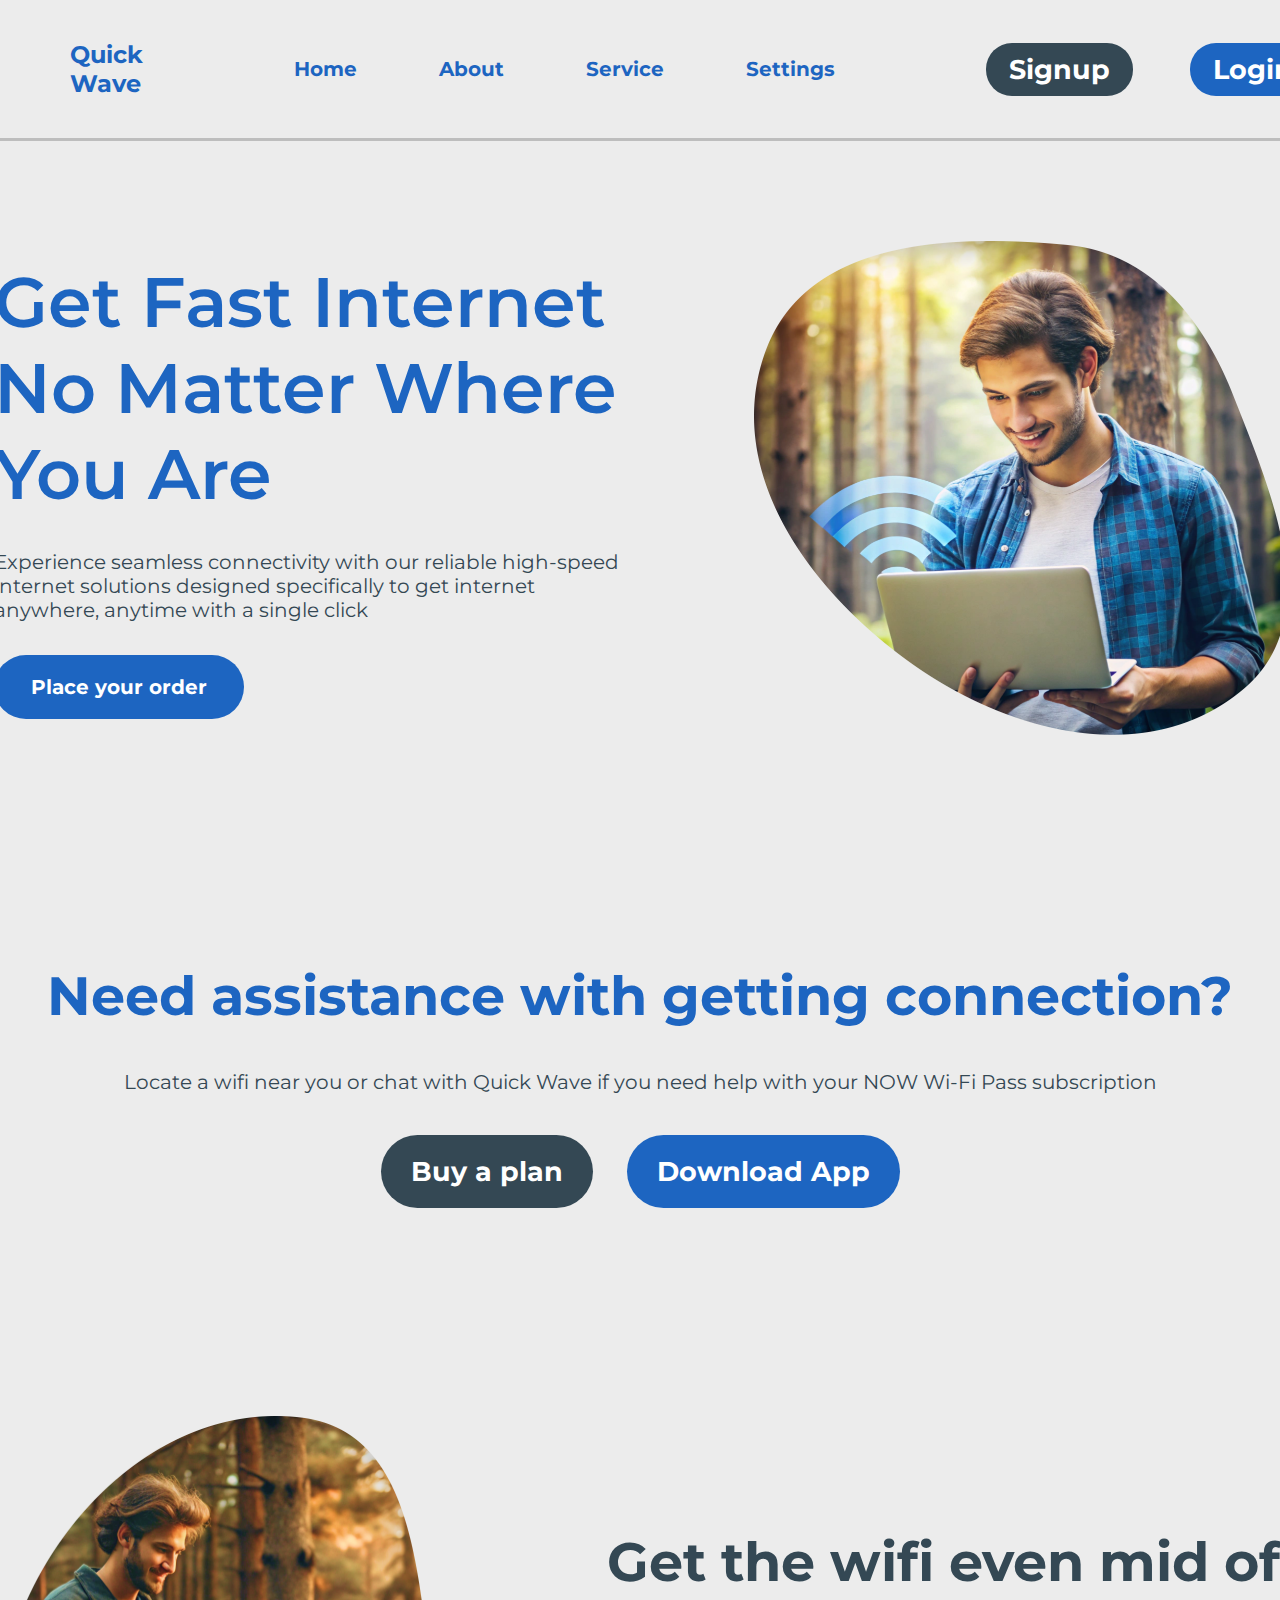
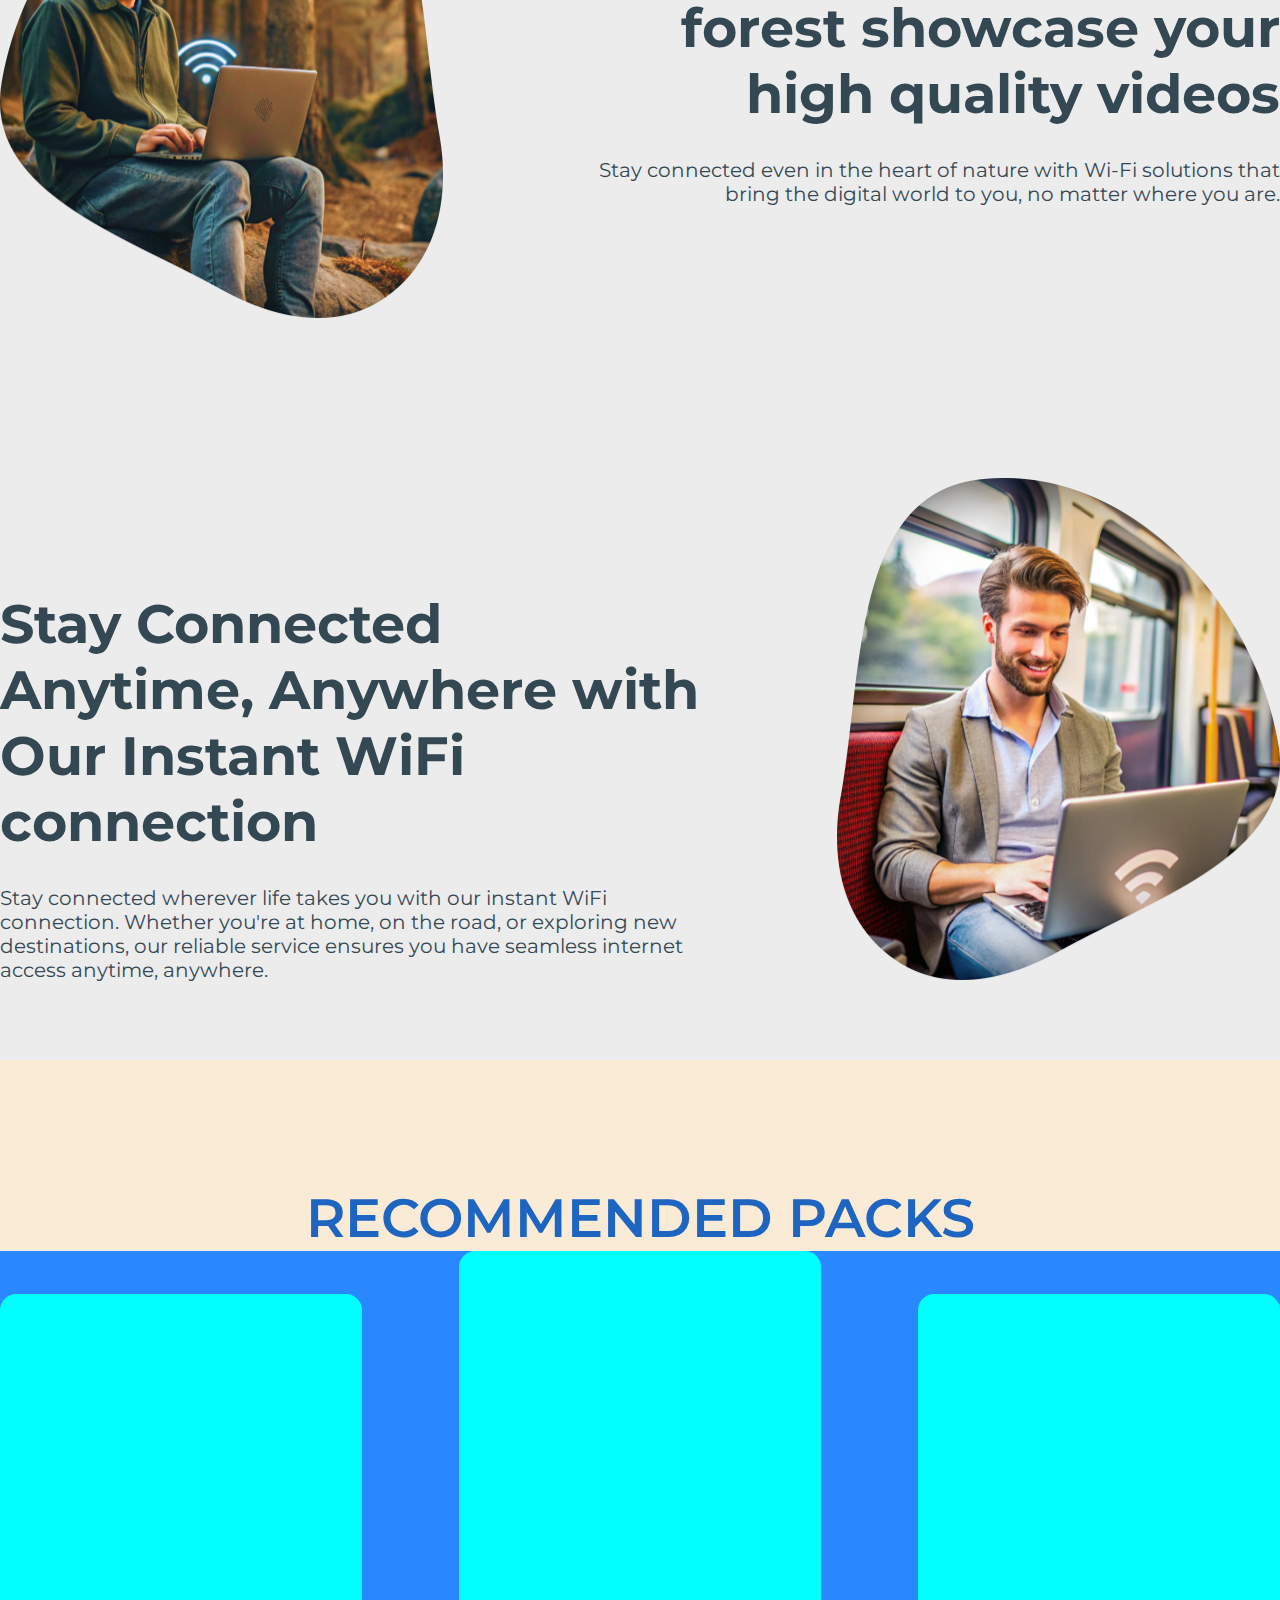
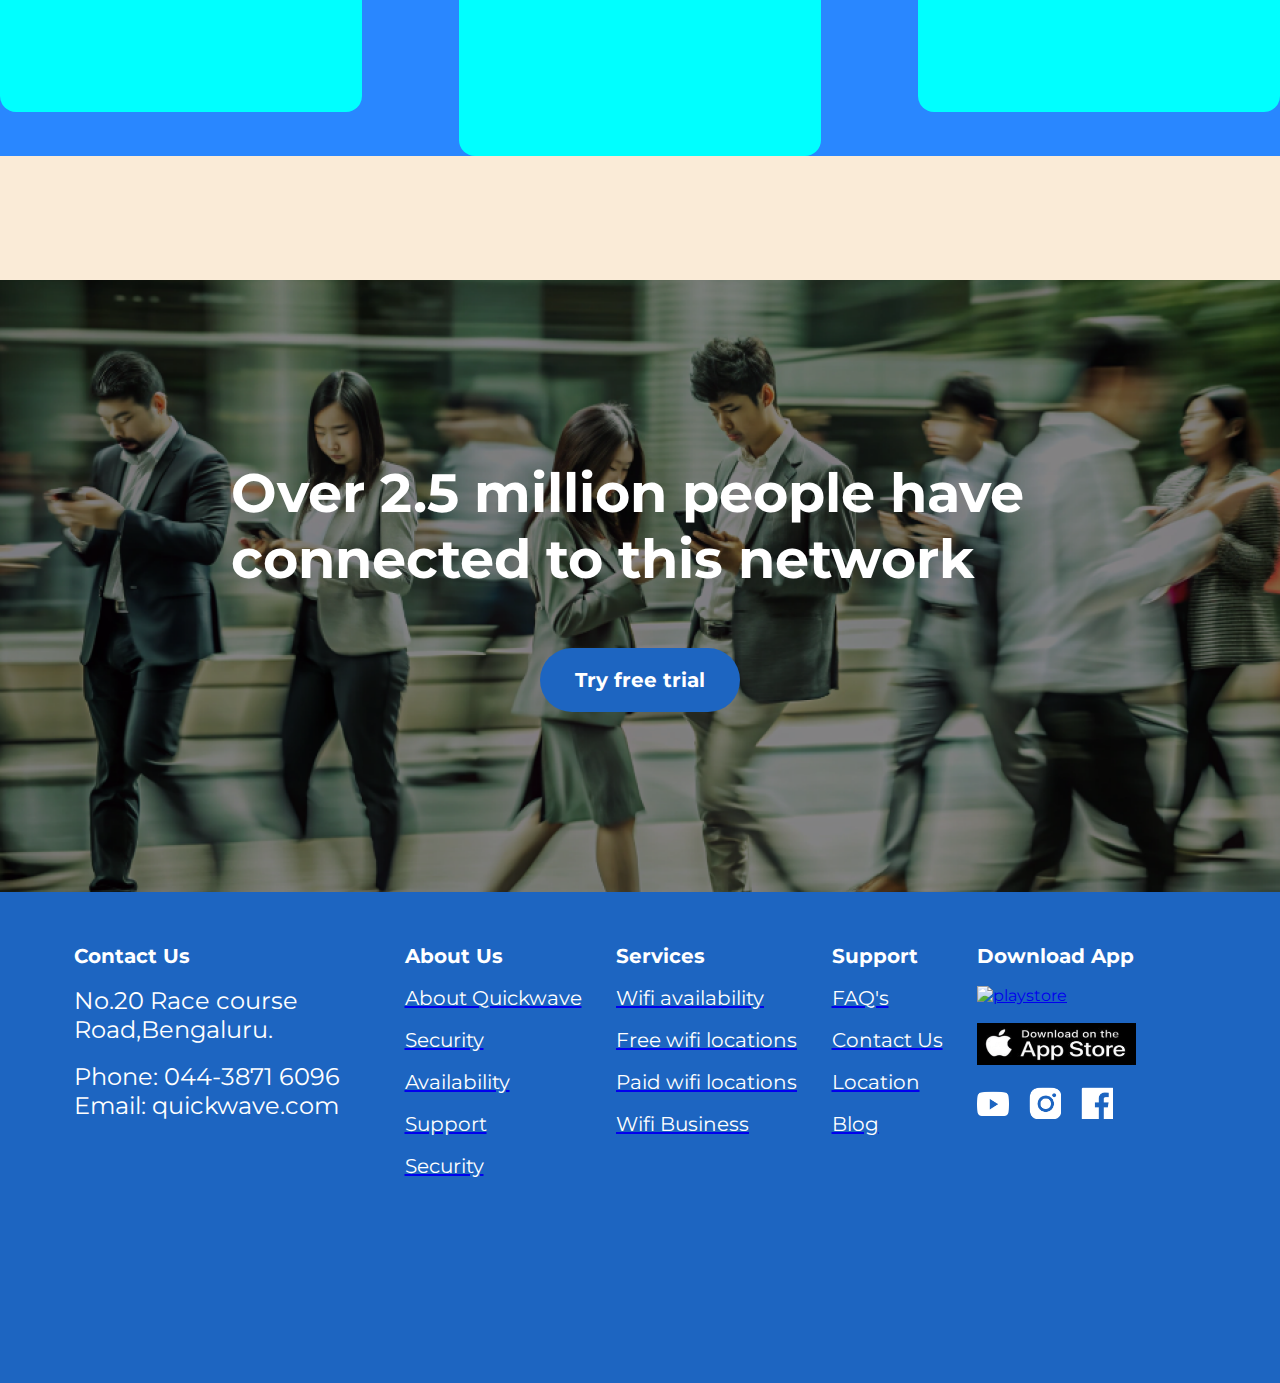
==== index.html @ a7f857bb "Add files via upload" ====
<!DOCTYPE html>
<html lang="en">

<head>
    <meta charset="UTF-8">
    <meta name="viewport" content="width=device-width, initial-scale=1.0">
    <link rel="stylesheet" href="./css/style.css">
    <link rel="stylesheet" href="./css/home.css">
    <title>Home</title>
</head>

<body>
    <section class="background-color">
        <header>
            <nav>
                <h1 class="primary-font primary-color">
                    Quick Wave
                </h1>
                <ul>
                    <li class="secondary-bold-font"><a href="./index.html" class="primary-color">Home</a></li>
                    <li class="secondary-bold-font"><a href="./about.html" class="primary-color">About</a></li>
                    <li class="secondary-bold-font"><a href="./service.html" class="primary-color">Service</a></li>
                    <li class="secondary-bold-font"><a href="./settings.html" class="primary-color">Settings</a></li>
                </ul>

                <div class="button-container">
                    <button class="one secondary-color-bg teritory-color">
                        <h1>Signup</h1>
                    </button>
                    <button class="two primary-color-bg teritory-color">
                        <h1>Login</h1>
                    </button>
                </div>
            </nav>
        </header>

        <section class="section-one">
            <div class="total-container">
                <div class="left-container">
                    <h1 class="primary-big primary-color">
                        Get Fast Internet
                        No Matter Where You Are
                    </h1>
                    <p class="secondary-font secondary-color">Experience seamless connectivity with our reliable
                        high-speed internet solutions designed specifically to get internet anywhere, anytime with a
                        single click</p>
                    <button class="primary-color-bg">
                        <p class="secondary-bold-font teritory-color">Place your order</p>
                    </button>
                </div>
                <div class="right-container">
                    <img src="./images/Home/section-one/man-with-laptop.png" alt="picture">
                </div>
            </div>
        </section>

        <!-- Section two start -->


        <section class="section-two">

            <h1 class="primary-bold-font primary-color">
                Need assistance with getting connection?
            </h1>
            <p class="secondary-color secondary-font">Locate a wifi near you or chat with Quick Wave if you need help
                with your NOW Wi-Fi Pass subscription</p>

            <div class="button-container">
                <button class="one secondary-color-bg teritory-color">
                    <h1>Buy a plan</h1>
                </button>
                <button class="two primary-color-bg teritory-color">
                    <h1>Download App</h1>
                </button>
            </div>
        </section>

        <!-- Section two end -->


        <!-- Section three start -->
        <section class="section-three">


            <div class="left-container">
                <img src="./images/Home/section-three/left-container-image.png" alt="man with laptop">
            </div>



            <div class="right-container">
                <h1 class="primary-bold-font secondary-color">Get the wifi even mid of forest showcase your
                    high quality videos </h1>
                <p class="secondary-color secondary-font">Stay connected even in the heart of nature with Wi-Fi
                    solutions that bring the digital world to you, no matter where you are.</p>
            </div>
        </section>
        <!-- Section three end -->


        <!-- section-four-start -->

        <section class="section-four">
            <div class="left-container">
                <h1 class="primary-bold-font secondary-color">Stay Connected Anytime, Anywhere with Our Instant WiFi
                    connection</h1>
                <p class="secondary-color secondary-font">
                    Stay connected wherever life takes you with our instant WiFi connection. Whether you're at home, on
                    the road, or exploring new destinations, our reliable service ensures you have seamless internet
                    access anytime, anywhere.
                </p>
            </div>



            <div class="right-container">
                <img src="./images/Home/section-four/right-container.png" alt="man with laptop">
            </div>

        </section>

        <!-- section-four-end -->


        <!-- section five start -->


        <section class="section-five">
            <div class="top-container">
                <h1 class="primary-color primary-semibold-font">RECOMMENDED PACKS</h1>
            </div>


            <div class="bottom-container">
                <div class="first"></div>
                <div class="second"></div>
                <div class="third"></div>
            </div>
        </section>


        <!-- section five end -->





        <!-- section six start -->
        <section class="section-six">
            <div class="content-container">
                <h1 class="primary-bold-font teritory-color">
                    Over 2.5 million people have connected to this network
                </h1>
                <button class="primary-color-bg">
                    <p class="secondary-bold-font teritory-color">
                        Try free trial
                    </p>
                </button>
            </div>

        </section>
        <!-- section six end -->





        <!-- footer start -->
        <footer class="primary-color-bg">
            <div class="total-container">
                <div class="container-one">
                    <h1 class="teritory-color secondary-bold-font ">Contact Us</h1>
                    <div class="paragraph-container">
                        <p class="teritory-color primary-font">
                            No.20 Race course Road,Bengaluru.
                        </p>
                        <p class="teritory-color primary-font">
                            Phone: 044-3871 6096
                            Email: quickwave.com
                        </p>
                    </div>

                </div>
                <div class="container-two">
                    <h1 class="secondary-bold-font teritory-color">About Us</h1>
                    <ul>
                        <a href="#"><li class="secondary-font teritory-color">About Quickwave</li></a>
                        <a href="#"><li class="secondary-font teritory-color">Security</li></a>
                        <a href="#"><li class="secondary-font teritory-color">Availability</li></a>
                        <a href="#"><li class="secondary-font teritory-color">Support</li></a>
                        <a href="#"><li class="secondary-font teritory-color">Security</li></a>
                        
                        
                        
                        
                        
                    </ul>
                </div>
                <div class="container-three">
                    <h1 class="secondary-bold-font teritory-color">Services</h1>
                    <ul>
                        <a href="#">
                            <li class="secondary-font teritory-color">Wifi availability</li>
                        </a>
                        <a href="#">
                            <li class="secondary-font teritory-color">Free wifi locations</li>
                        </a>
                        <a href="#">
                            <li class="secondary-font teritory-color">Paid wifi locations</li>
                        </a>
                        <a href="#">
                            <li class="secondary-font teritory-color">Wifi Business</li>
                        </a>
                    </ul>
                </div>
                <div class="container-four">
                    <h1 class="secondary-bold-font teritory-color">Support</h1>
                    <ul>
                        <a href="#">
                            <li class="secondary-font teritory-color">FAQ's</li>
                        </a>
                        <a href="#">
                            <li class="secondary-font teritory-color">Contact Us</li>
                        </a>
                        <a href="#">
                            <li class="secondary-font teritory-color">Location</li>
                        </a>
                        <a href="#">
                            <li class="secondary-font teritory-color">Blog</li>
                        </a>
                    </ul>

                </div>
                <div class="container-five">
                    <h1 class="secondary-bold-font teritory-color">Download App</h1>
                    <a href="#"><img src="./images/Home/Footer/Play store.png" alt="playstore"></a>
                    <a href="#"><img src="./images/Home/Footer/App store.png" alt="appstore"></a>



                    <div class="icons">
                        <a href="#"><div class="youtube"><img src="./images/Home/Footer/Youtube.png" alt=""></div></a>
                        <a href="#"><div class="instagram"><img src="./images/Home/Footer/Instagram.png" alt=""></div></a>
                        <a href="#"><div class="facebook"><img src="./images/Home/Footer/Facebook.png" alt=""></div></a>
                        
                        
                        
                    </div>
                </div>
            </div>
        </footer>

        <!-- footer end -->






    </section>
</body>

</html>
---- css/style.css ----
@import url('https://fonts.googleapis.com/css2?family=Montserrat:ital,wght@0,100..900;1,100..900&display=swap');


*{
    padding: 0px;
    margin: 0px;
    font-family: "Montserrat", sans-serif;
}



/* Style guide font start */

.primary-font{
    font-size: 24px;
}

.primary-big{
    font-size: 70px;
    font-weight: 600;
}

.primary-semibold-font{
    font-size: 54px;
    font-weight: 600;
}

.primary-bold-font{
    font-size: 54px;
    font-weight: 700;
}


.secondary-font{
    font-size: 20px;
}

.secondary-big{
    font-size: 30px;
}

.secondary-bold-font{
    font-size: 20px;
    font-weight: 700;
}

.teritory-font{
    font-size: 16px;
}

.card-big-font{
    font-size: 45px;
    font-weight: 500;
}
/* Style guide font end */




/* Style guide color start */

.primary-color{
    color: #1D65C1;
}

.primary-color-bg{
    background-color: #1D65C1;
}


.primary-color-hover{
    color: #2987FF;
}

.primary-color-hover-bg{
    background-color: #2987FF;
}

.secondary-color{
    color: #344854;
}

.secondary-color-bg{
    background-color: #344854;
}

.secondary-color-hover{
    color: #4D6A7C;
}


.secondary-color-hover-bg{
    background-color: #4D6A7C;
}

.teritory-color{
    color: #FFFFFF;
}

.teritory-color-bg{
    background-color: #FFFFFF;
}


.teritory-color-hover{
    color: #D9D9D9;
}


.teritory-color-hover-bg{
    background-color: #D9D9D9;
}

.background-color{
    background-color: #ECECEC;
}


/* Style guide color end */





/* Nav bar start */

/* section{
    width: 100%;
    height: auto;
    display: flex;
    flex-direction: column;
} */



header{
    width: 100%;
    height: auto;
    display: flex;
    align-items: center;
    /* justify-content: space-between; */
    border-bottom: solid rgba(0, 0, 0, 0.197);
}


nav{
    width: 100%;
    height: auto;
    display: flex;
    align-items: center;
    justify-content: space-between;
    gap: 151px;
    padding: 40px 70px;
    /* background-color: antiquewhite; */
}



nav ul{
    display: flex;
    gap: 82px;
}


nav ul li{
    list-style: none;
}

nav ul li a{
    text-decoration: none;
}


nav .button-container{
    display: flex;
    gap: 57px;
}


nav .button-container .one{
    padding: 10px 23px;
    border: none;
    border-radius: 26px;
    cursor: pointer;   
}

nav .button-container .one:hover{
    background-color: #4D6A7C;
}


nav .button-container .two{
    padding: 10px 23px;
    border: none;
    border-radius: 26px;
    cursor: pointer;   
}


nav .button-container .two:hover{
    background-color: #2987FF;
}

/* Nav bar end */





















/* Footer start */

footer{
    width: 100%;
    height: auto;
    display: flex;
    align-items: center;
    justify-content: center;
}

footer .total-container{
    width: 1132px;
    height: auto;
    padding-top: 52px;
    padding-bottom: 116px;
    display: flex;
    gap: 34.5px;
}

footer .container-one{
    width: 296px;
    height: 323px;
    display: flex;
    flex-direction: column;
    gap: 18px;
}

footer .container-one .paragraph-container{
    display: flex;
    flex-direction: column;
    gap: 18px;
}

footer .container-five .icons{
    display: flex;
    gap: 20px;
    align-items: center;
}

footer .container-five .icons .instagram img, footer .container-five .icons .facebook img{
    width: 32px;
    height: 32px;
}

footer .container-five .icons .youtube img{
    width: 32px;
    height: 25px;
}


footer .container-two{
    width: 177px;
    height: 234px;
    display: flex;
    flex-direction: column;
    gap: 18px;
}


footer .container-two ul{
    display: flex;
    flex-direction: column  ;
    gap: 18px;
}

footer .container-two ul li{
    list-style: none;

}


footer .container-three{
    display: flex;
    flex-direction: column;
    gap: 18px;
}

footer .container-three ul li{
    list-style: none;

}

footer .container-three ul{
    display: flex;
    flex-direction: column  ;
    gap: 18px;
}



footer .container-four{
    display: flex;
    flex-direction: column;
    gap: 18px;
}

footer .container-four ul li{
    list-style: none;

}

footer .container-four ul{
    display: flex;
    flex-direction: column  ;
    gap: 18px;
}

footer .container-five{
    display: flex;
    flex-direction: column;
    gap: 18px;
}

footer .container-five img{
    width: 159px;
    height: 42px;
}







/* Footer end */
---- css/home.css ----
/* Section one start */

.section-one{
    width: 100%;
    height: auto;
    display: flex;
    align-items: center;
    justify-content: center;
    background-image: url(../images/Home/section-one/background.png);
    background-size: cover;
    background-position: center;
}



.section-one .total-container{
    width: 1293px;
    height: 533px;
    display: flex;
    gap: 129px;
    align-items: center;
    justify-content: center;
    padding: 80px 70px;
}

.section-one .total-container .left-container{
    width: 631px;
    height: 457px;
    /* background-color: antiquewhite; */
    display: flex;
    flex-direction: column;
    gap: 33px;
}

.section-one .total-container .left-container button{
    width: 250px;
    height: 64px;
    padding: 20px 30px;
    border-radius: 40px;
    border: none;
    cursor: pointer;
}

.section-one .total-container .left-container button:hover{
    background-color: #2987FF;
}

.section-one .total-container .right-container{
    width: 533px;
    height: 494px;
    /* background-color: aqua; */
} 

.section-one .total-container .right-container img{
    width: 100%;
    height: 100%;

}


/* Section one end */


/* Section two start */

.section-two{
    width: 100%;
    height: 502px;
    /* background-color: red; */
    gap: 41px;
    display: flex;
    flex-direction: column;
    align-items: center;
    justify-content: center;
}

.section-two .button-container{
    display: flex;
    gap: 34px;
}

.section-two .one{
    width: auto;
    height: auto;
    padding: 20px 30px;
    display: flex;
    flex-direction: column;
    gap: 10px;
    border-radius: 40px;
    border: none;
    cursor: pointer;
}

.section-two .two{
    width: auto;
    height: auto;
    padding: 20px 30px;
    display: flex;
    flex-direction: column;
    gap: 10px;
    border-radius: 40px;
    border: none;
    cursor: pointer;
}



/* Section two end */





/* section three start */

.section-three{
    width: 100%;
    height: 662px;
    display: flex;
    /* flex-direction: row; */
    gap: 155px;
    /* background-color: #2987FF;    */
    align-items: center;
    justify-content: center;
}

.section-three .left-container{
    width: 443px;
    height: 502px;
    display: flex;
    align-items: center;
    justify-content: center;
}

.section-three img{
    width: 443px;
    height: 502px;
    margin: 80px 0px 80px 0px;

}


.section-three .right-container{
    width: 685px;
    height: 277px;
    text-align: end;
    display: flex;
    flex-direction: column;
    gap: 31px;
}


/* section three end */



/* section-four-start */

.section-four{
    width: 100%;
    height: 662px;
    display: flex;
    flex-direction: row;
    gap: 135px;
    /* background-color: #2987FF;   */
    align-items: center;
    justify-content: center;
}

.section-four .left-container{
    width: 721px;
    height: 277px;
    text-align: start;
    display: flex;
    flex-direction: column;
    gap: 31px;
}

.section-four .right-container{
    width: 443px;
    height: 502px;
    display: flex;
    align-items: center;
    justify-content: center;
}

.section-four img{
    width: 443px;
    height: 502px;
    margin: 80px 0px 80px 0px;

}

/* section-four-end */





/* section five start */

.section-five{
    width: 100%;
    height: 820px;
    display: flex;
    flex-direction: column;
    align-items: center;
    justify-content: center;
    background-color: antiquewhite;
}

.section-five .bottom-container{
    width: 100%;
    height: 505px;
    background-color: #2987FF;
    display: flex;
    align-items: center;
    justify-content: center;
    gap: 97px;
}

.section-five .bottom-container .first{
    width: 370px;
    height: 418px;
    background-color: aqua;
    border-radius: 16px;
    display: flex;
    flex-direction: column;
}


.section-five .bottom-container .second{
    width: 370px;
    height: 100%;
    background-color: aqua;
    border-radius: 16px;
    display: flex;
    flex-direction: column;
}


.section-five .bottom-container .third  {
    width: 370px;
    height: 418px;
    background-color: aqua;
    border-radius: 16px;
    display: flex;
    flex-direction: column;
}

/* section five end */




/* Section six start */

.section-six{
    width: 100%;
    height: 612px;
    display: flex;
    flex-direction: column;
    align-items: center;
    justify-content: center;
    background-image: url(../images/Home/section-six/BG\ image.png);
    background-size: cover;
    background-position: center;
}

.section-six .content-container{
    width: 818px;
    height: 132px;
    display: flex;
    flex-direction: column;
    gap: 56px;
    align-items: center;
    justify-content: center ;
}

.section-six .content-container button{
    width: 200px;
    height: 64px;
    padding: 20px 30px;
    border-radius: 40px;
    border: none;
    cursor: pointer;
}

.section-six .content-container button:hover{
    background-color: #2987FF;
}






/* Section six end */
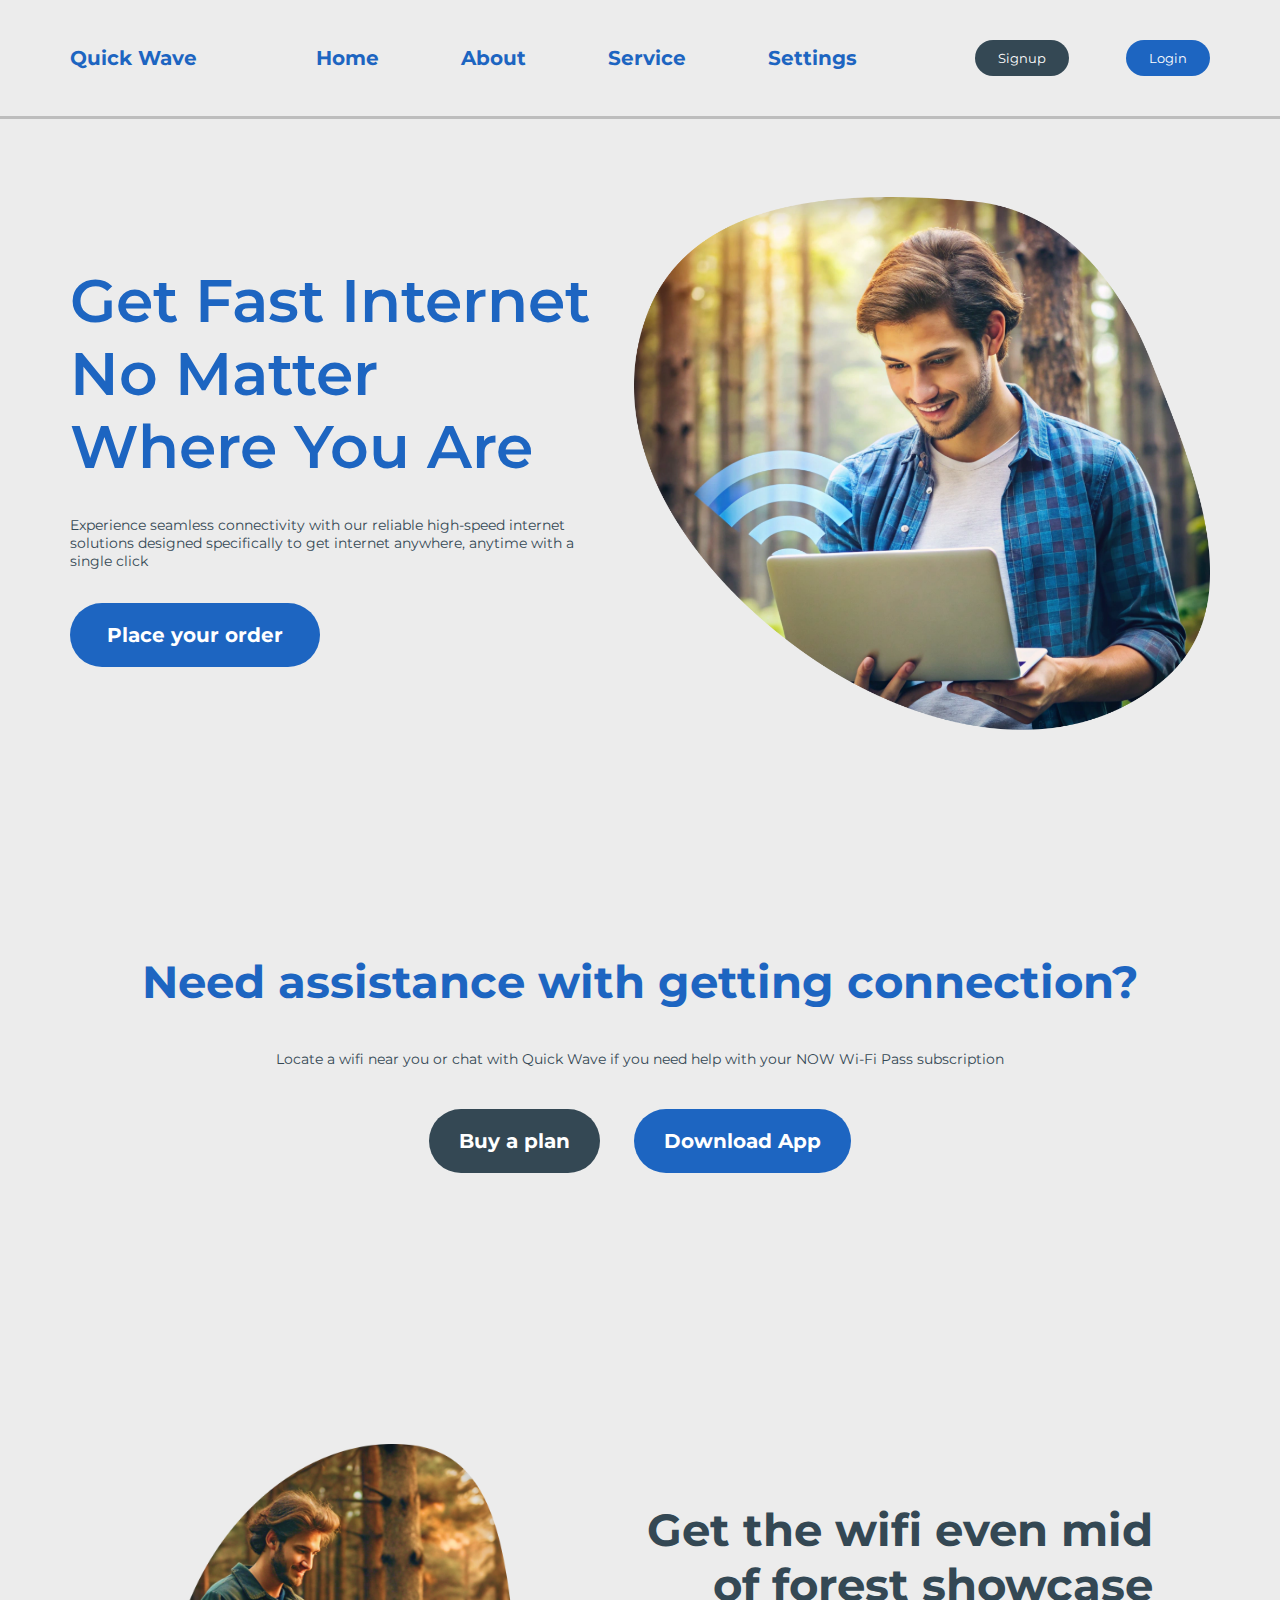
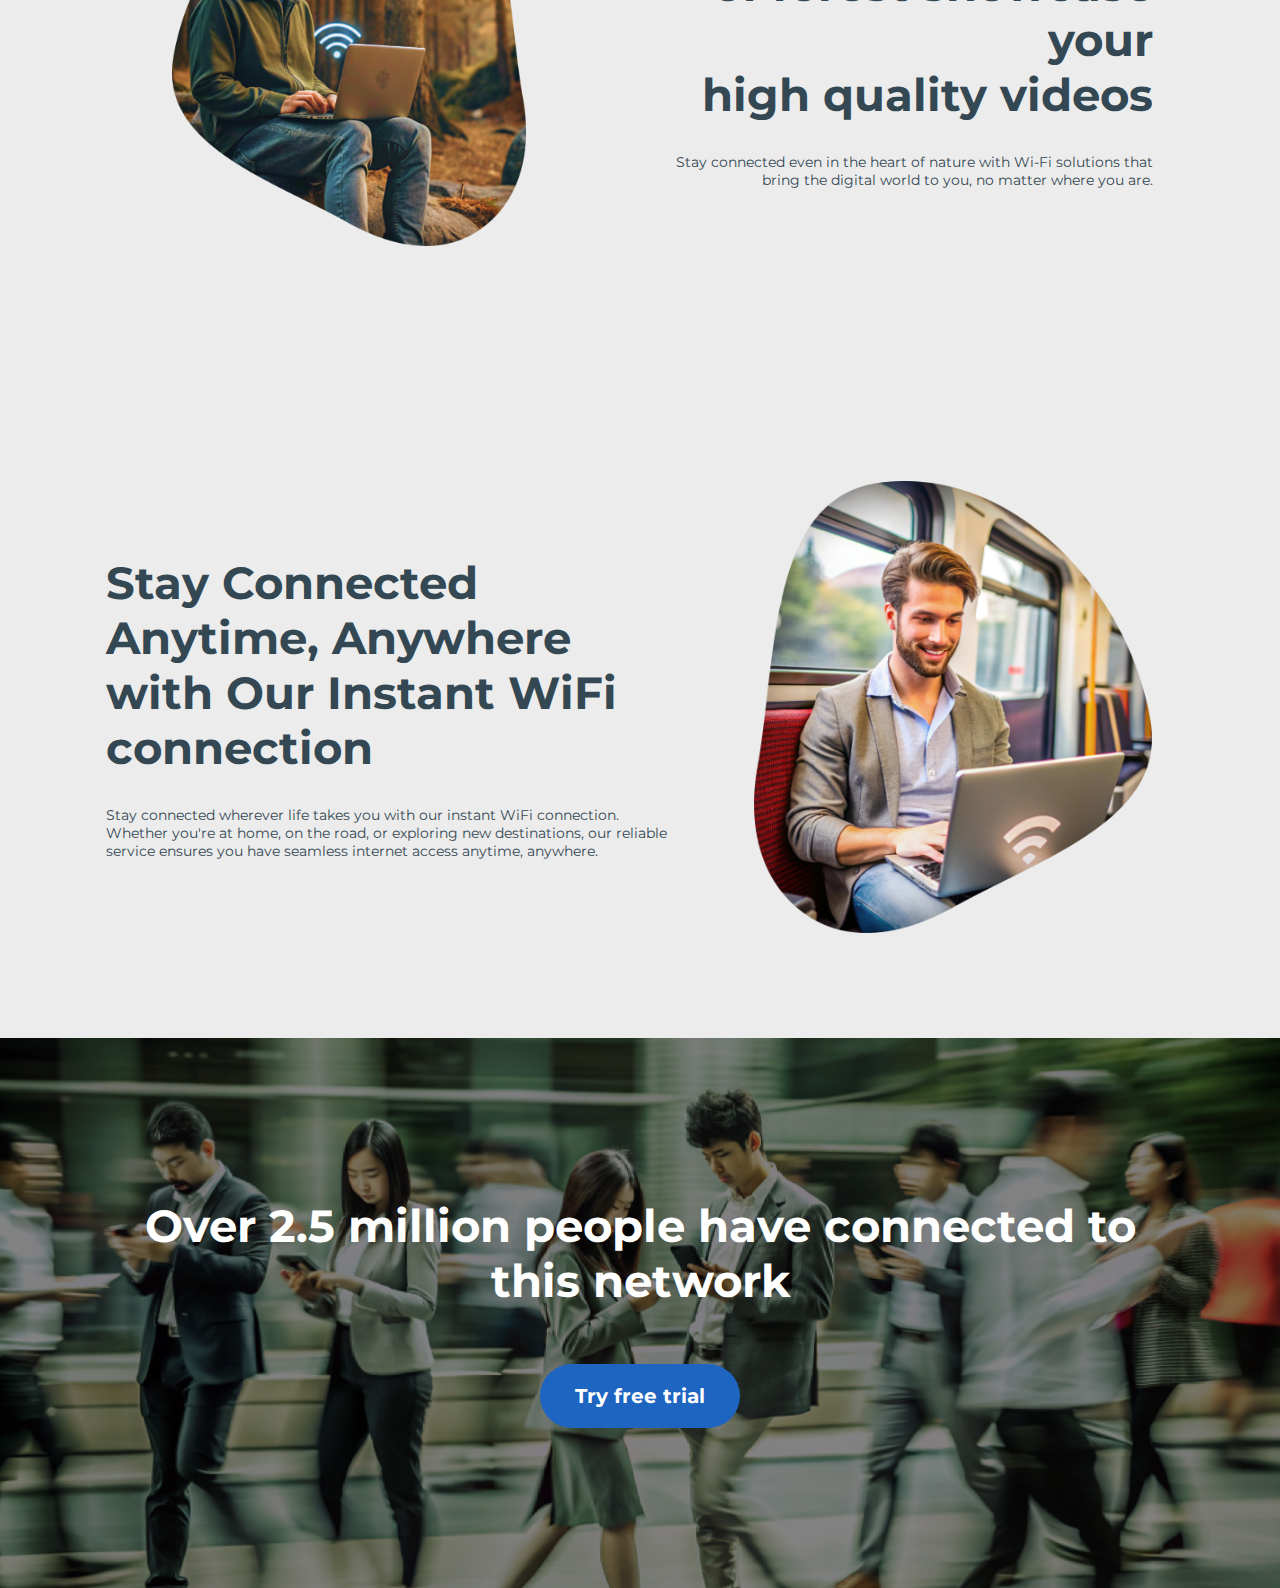
==== commit 6393e2a5: "Add files via upload" ====
--- a/index.html
+++ b/index.html
@@ -7,12 +7,19 @@
     <link rel="stylesheet" href="./css/style.css">
     <link rel="stylesheet" href="./css/home.css">
     <title>Home</title>
+    <link rel="stylesheet" href="https://cdnjs.cloudflare.com/ajax/libs/font-awesome/6.6.0/css/all.min.css"
+        integrity="sha512-Kc323vGBEqzTmouAECnVceyQqyqdsSiqLQISBL29aUW4U/M7pSPA/gEUZQqv1cwx4OnYxTxve5UMg5GT6L4JJg=="
+        crossorigin="anonymous" referrerpolicy="no-referrer" />
 </head>
 
 <body>
     <section class="background-color">
         <header>
+
             <nav>
+
+                <label for="Burger"><i class="fa-solid fa-bars"></i></label>
+                <input type="checkbox" id="Burger">
                 <h1 class="primary-font primary-color">
                     Quick Wave
                 </h1>
@@ -20,15 +27,19 @@
                     <li class="secondary-bold-font"><a href="./index.html" class="primary-color">Home</a></li>
                     <li class="secondary-bold-font"><a href="./about.html" class="primary-color">About</a></li>
                     <li class="secondary-bold-font"><a href="./service.html" class="primary-color">Service</a></li>
-                    <li class="secondary-bold-font"><a href="./settings.html" class="primary-color">Settings</a></li>
+                    <li class="secondary-bold-font"><a href="./settings.html" class="primary-color">Settings</a>
+                    </li>
                 </ul>
+
+                <label for="profile" class="profile"><i class="fa-regular fa-user"></i></label>
+                <input type="checkbox" id="profile">
 
                 <div class="button-container">
                     <button class="one secondary-color-bg teritory-color">
-                        <h1>Signup</h1>
+                        <p class="">Signup</p>
                     </button>
                     <button class="two primary-color-bg teritory-color">
-                        <h1>Login</h1>
+                        <p class="">Login</p>
                     </button>
                 </div>
             </nav>
@@ -58,20 +69,22 @@
 
 
         <section class="section-two">
-
-            <h1 class="primary-bold-font primary-color">
-                Need assistance with getting connection?
-            </h1>
-            <p class="secondary-color secondary-font">Locate a wifi near you or chat with Quick Wave if you need help
-                with your NOW Wi-Fi Pass subscription</p>
-
-            <div class="button-container">
-                <button class="one secondary-color-bg teritory-color">
-                    <h1>Buy a plan</h1>
-                </button>
-                <button class="two primary-color-bg teritory-color">
-                    <h1>Download App</h1>
-                </button>
+            <div class="section-two-container">
+                <h1 class="primary-bold-font primary-color">
+                    Need assistance with getting connection?
+                </h1>
+                <p class="secondary-color secondary-font">Locate a wifi near you or chat with Quick Wave if you need
+                    help
+                    with your NOW Wi-Fi Pass subscription</p>
+
+                <div class="button-container">
+                    <button class="one secondary-color-bg teritory-color">
+                        <h1 class="secondary-bold-font">Buy a plan</h1>
+                    </button>
+                    <button class="two primary-color-bg teritory-color">
+                        <h1 class="secondary-bold-font">Download App</h1>
+                    </button>
+                </div>
             </div>
         </section>
 
@@ -124,7 +137,7 @@
 
         <!-- section five start -->
 
-
+        <!-- 
         <section class="section-five">
             <div class="top-container">
                 <h1 class="primary-color primary-semibold-font">RECOMMENDED PACKS</h1>
@@ -136,7 +149,7 @@
                 <div class="second"></div>
                 <div class="third"></div>
             </div>
-        </section>
+        </section> -->
 
 
         <!-- section five end -->
@@ -166,7 +179,7 @@
 
 
         <!-- footer start -->
-        <footer class="primary-color-bg">
+        <!-- <footer class="primary-color-bg">
             <div class="total-container">
                 <div class="container-one">
                     <h1 class="teritory-color secondary-bold-font ">Contact Us</h1>
@@ -184,16 +197,21 @@
                 <div class="container-two">
                     <h1 class="secondary-bold-font teritory-color">About Us</h1>
                     <ul>
-                        <a href="#"><li class="secondary-font teritory-color">About Quickwave</li></a>
-                        <a href="#"><li class="secondary-font teritory-color">Security</li></a>
-                        <a href="#"><li class="secondary-font teritory-color">Availability</li></a>
-                        <a href="#"><li class="secondary-font teritory-color">Support</li></a>
-                        <a href="#"><li class="secondary-font teritory-color">Security</li></a>
-                        
-                        
-                        
-                        
-                        
+                        <a href="#">
+                            <li class="secondary-font teritory-color">About Quickwave</li>
+                        </a>
+                        <a href="#">
+                            <li class="secondary-font teritory-color">Security</li>
+                        </a>
+                        <a href="#">
+                            <li class="secondary-font teritory-color">Availability</li>
+                        </a>
+                        <a href="#">
+                            <li class="secondary-font teritory-color">Support</li>
+                        </a>
+                        <a href="#">
+                            <li class="secondary-font teritory-color">Security</li>
+                        </a>
                     </ul>
                 </div>
                 <div class="container-three">
@@ -239,16 +257,24 @@
 
 
                     <div class="icons">
-                        <a href="#"><div class="youtube"><img src="./images/Home/Footer/Youtube.png" alt=""></div></a>
-                        <a href="#"><div class="instagram"><img src="./images/Home/Footer/Instagram.png" alt=""></div></a>
-                        <a href="#"><div class="facebook"><img src="./images/Home/Footer/Facebook.png" alt=""></div></a>
-                        
-                        
-                        
+                        <a href="#">
+                            <div class="youtube"><img src="./images/Home/Footer/Youtube.png" alt=""></div>
+                        </a>
+                        <a href="#">
+                            <div class="instagram"><img src="./images/Home/Footer/Instagram.png" alt=""></div>
+                        </a>
+                        <a href="#">
+                            <div class="facebook"><img src="./images/Home/Footer/Facebook.png" alt=""></div>
+                        </a>
+
                     </div>
                 </div>
-            </div>
-        </footer>
+                
+            </div>
+            <div class="copyright-container secondary-font teritory-color">
+                © 2024 Quickwave Pvt. Ltd. All rights reserved.
+            </div>
+        </footer> -->
 
         <!-- footer end -->
 
--- a/css/style.css
+++ b/css/style.css
@@ -9,6 +9,41 @@
 
 
 
+/* resp nav bar start */
+
+/* burger start */
+section header nav #Burger{
+    display: none;
+}
+
+section header nav label{
+    display: none;
+    font-size: 24px;
+}
+
+/* burger end */
+
+/* profile start */
+
+section header nav .profile{
+    display: none;
+}
+
+section header nav #profile{
+    display: none;
+}
+
+
+
+/* profile end */
+
+
+
+
+/* resp nav bar end */
+
+
+
 /* Style guide font start */
 
 .primary-font{
@@ -142,6 +177,11 @@
     border-bottom: solid rgba(0, 0, 0, 0.197);
 }
 
+header nav .first{
+    display: flex;
+    gap: 30px;
+}
+
 
 nav{
     width: 100%;
@@ -149,8 +189,9 @@
     display: flex;
     align-items: center;
     justify-content: space-between;
-    gap: 151px;
+    /* gap: 151px; */
     padding: 40px 70px;
+    position: relative;
     /* background-color: antiquewhite; */
 }
 
@@ -172,6 +213,7 @@
 
 
 nav .button-container{
+    position: relative;
     display: flex;
     gap: 57px;
 }
@@ -229,22 +271,25 @@
     width: 100%;
     height: auto;
     display: flex;
+    flex-direction: column;
     align-items: center;
     justify-content: center;
 }
 
 footer .total-container{
-    width: 1132px;
+    width: 100%;
     height: auto;
     padding-top: 52px;
     padding-bottom: 116px;
     display: flex;
+    /* flex-direction: column; */
     gap: 34.5px;
+    padding-left: 308px;
 }
 
 footer .container-one{
-    width: 296px;
-    height: 323px;
+    width: 20.5%;
+    height: auto;
     display: flex;
     flex-direction: column;
     gap: 18px;
@@ -274,7 +319,7 @@
 
 
 footer .container-two{
-    width: 177px;
+    width: 12.2%;
     height: 234px;
     display: flex;
     flex-direction: column;
@@ -341,11 +386,713 @@
     height: 42px;
 }
 
-
-
-
-
-
+footer .copyright-container{
+    width: auto;
+    height: auto;
+    padding-bottom: 20px;
+}
 
 /* Footer end */
 
+
+
+/* media query start */
+
+
+@media (max-width:1360px)
+{
+    /* Style guide font start */
+
+.primary-font{
+    font-size: 22px;
+}
+
+.primary-big{
+    font-size: 66px;
+    font-weight: 600;
+}
+
+.primary-semibold-font{
+    font-size: 50px;
+    font-weight: 600;
+}
+
+.primary-bold-font{
+    font-size: 50px;
+    font-weight: 700;
+}
+
+
+.secondary-font{
+    font-size: 16px;
+}
+
+.secondary-big{
+    font-size: 26px;
+}
+
+.secondary-bold-font{
+    font-size: 20px;
+    font-weight: 700;
+}
+
+.teritory-font{
+    font-size: 16px;
+}
+
+.card-big-font{
+    font-size: 40px;
+    font-weight: 500;
+}
+}
+/* Style guide font end */
+
+
+
+@media (max-width:1300px)
+{
+    /* Style guide font start */
+
+.primary-font{
+    font-size: 20px;
+}
+
+.primary-big{
+    font-size: 60px;
+    font-weight: 600;
+}
+
+.primary-semibold-font{
+    font-size: 45px;
+    font-weight: 600;
+}
+
+.primary-bold-font{
+    font-size: 45px;
+    font-weight: 700;
+}
+
+
+.secondary-font{
+    font-size: 14px;
+}
+
+.secondary-big{
+    font-size: 22px;
+}
+
+.secondary-bold-font{
+    font-size: 20px;
+    font-weight: 700;
+}
+
+.teritory-font{
+    font-size: 16px;
+}
+
+.card-big-font{
+    font-size: 38px;
+    font-weight: 500;
+}
+/* Style guide font end */
+
+
+}
+
+
+
+
+
+@media (max-width:1260px)
+{
+    /* Style guide font start */
+
+.primary-font{
+    font-size: 20px;
+}
+
+.primary-big{
+    font-size: 56px;
+    font-weight: 600;
+}
+
+.primary-semibold-font{
+    font-size: 40px;
+    font-weight: 600;
+}
+
+.primary-bold-font{
+    font-size: 40px;
+    font-weight: 700;
+}
+
+
+.secondary-font{
+    font-size: 14px;
+}
+
+.secondary-big{
+    font-size: 20px;
+}
+
+.secondary-bold-font{
+    font-size: 20px;
+    font-weight: 700;
+}
+
+.teritory-font{
+    font-size: 16px;
+}
+
+.card-big-font{
+    font-size: 34px;
+    font-weight: 500;
+}
+}
+/* Style guide font end */
+
+
+
+
+@media (max-width:1120px)
+{
+
+    /* resp nav bar start */
+
+    nav ul{
+        width: 95%;
+        height: auto;
+        padding: 50px 0px;
+        top: 102%;
+        left: -100%;
+        padding-left: 5%;
+        position: absolute;
+        display: flex;
+        gap: 40px;
+        flex-direction: column;
+        align-items: start;
+        justify-content: center;
+        transition-duration: 0.7s;
+        background-color: rgb(236,236,236);
+    } 
+
+    section header nav label{
+        display: block;
+    }
+
+    nav #Burger:checked ~ ul{
+        left: 0%;
+    }
+
+    nav .button-container{
+        gap: 47px;
+    }
+
+    footer .total-container{
+        flex-direction: column;
+    }
+
+    /* resp nav bar end */
+
+
+
+
+    /* Style guide font start */
+
+
+    
+
+.primary-font{
+    font-size: 20px;
+}
+
+.primary-big{
+    font-size: 54px;
+    font-weight: 600;
+}
+
+.primary-semibold-font{
+    font-size: 36px;
+    font-weight: 600;
+}
+
+.primary-bold-font{
+    font-size: 36px;
+    font-weight: 700;
+}
+
+
+.secondary-font{
+    font-size: 20px;
+}
+
+.secondary-big{
+    font-size: 20px;
+}
+
+.secondary-bold-font{
+    font-size: 20px;
+    font-weight: 700;
+}
+
+.teritory-font{
+    font-size: 16px;
+}
+
+.card-big-font{
+    font-size: 30px;
+    font-weight: 500;
+}
+/* Style guide font end */
+
+
+}
+
+@media (max-width:1000px)
+{
+    /* Style guide font start */
+
+.primary-font{
+    font-size: 20px;
+}
+
+.primary-big{
+    font-size: 52px;
+    font-weight: 600;
+}
+
+.primary-semibold-font{
+    font-size: 34px;
+    font-weight: 600;
+}
+
+.primary-bold-font{
+    font-size: 34px;
+    font-weight: 700;
+}
+
+
+.secondary-font{
+    font-size: 24px;
+}
+
+.secondary-big{
+    font-size: 20px;
+}
+
+.secondary-bold-font{
+    font-size: 18px;
+    font-weight: 700;
+}
+
+.teritory-font{
+    font-size: 16px;
+}
+
+.card-big-font{
+    font-size: 28px;
+    font-weight: 500;
+}
+/* Style guide font end */
+
+
+}
+
+
+@media (max-width:900px)
+{
+    /* Style guide font start */
+
+.primary-font{
+    font-size: 20px;
+}
+
+.primary-big{
+    font-size: 48px;
+    font-weight: 600;
+}
+
+.primary-semibold-font{
+    font-size: 32px;
+    font-weight: 600;
+}
+
+.primary-bold-font{
+    font-size: 32px;
+    font-weight: 700;
+}
+
+
+.secondary-font{
+    font-size: 22px;
+}
+
+.secondary-big{
+    font-size: 20px;
+}
+
+.secondary-bold-font{
+    font-size: 18px;
+    font-weight: 700;
+}
+
+.teritory-font{
+    font-size: 16px;
+}
+
+.card-big-font{
+    font-size: 24px;
+    font-weight: 500;
+}
+/* Style guide font end */
+
+
+nav .button-container{
+    gap: 30px;
+}
+
+
+}
+
+
+
+@media (max-width:800px)
+{
+    /* Style guide font start */
+
+.primary-font{
+    font-size: 20px;
+}
+
+.primary-big{
+    font-size: 44px;
+    font-weight: 600;
+}
+
+.primary-semibold-font{
+    font-size: 30px;
+    font-weight: 600;
+}
+
+.primary-bold-font{
+    font-size: 30px;
+    font-weight: 700;
+}
+
+
+.secondary-font{
+    font-size: 20px;
+}
+
+.secondary-big{
+    font-size: 20px;
+}
+
+.secondary-bold-font{
+    font-size: 16px;
+    font-weight: 700;
+}
+
+.teritory-font{
+    font-size: 16px;
+}
+
+.card-big-font{
+    font-size: 22px;
+    font-weight: 500;
+}
+/* Style guide font end */
+
+
+nav .button-container{
+    gap: 25px;
+}
+
+
+nav .button-container .one{
+    padding: 8px 20px;
+}
+
+
+}
+
+@media (max-width:700px)
+{
+    /* Style guide font start */
+
+.primary-font{
+    font-size: 20px;
+}
+
+.primary-big{
+    font-size: 44px;
+    font-weight: 600;
+}
+
+.primary-semibold-font{
+    font-size: 30px;
+    font-weight: 600;
+}
+
+.primary-bold-font{
+    font-size: 30px;
+    font-weight: 700;
+}
+
+
+.secondary-font{
+    font-size: 20px;
+}
+
+.secondary-big{
+    font-size: 20px;
+}
+
+.secondary-bold-font{
+    font-size: 16px;
+    font-weight: 700;
+}
+
+.teritory-font{
+    font-size: 16px;
+}
+
+.card-big-font{
+    font-size: 22px;
+    font-weight: 500;
+}
+/* Style guide font end */
+
+
+nav .button-container{
+    gap: 25px;
+}
+
+
+nav .button-container .one{
+    padding: 8px 20px;
+}
+
+
+}
+
+
+
+@media (max-width:600px)
+{
+    /* Style guide font start */
+
+.primary-font{
+    font-size: 20px;
+}
+
+.primary-big{
+    font-size: 44px;
+    font-weight: 600;
+}
+
+.primary-semibold-font{
+    font-size: 30px;
+    font-weight: 600;
+}
+
+.primary-bold-font{
+    font-size: 28px;
+    font-weight: 700;
+}
+
+
+.secondary-font{
+    font-size: 18px;
+}
+
+.secondary-big{
+    font-size: 20px;
+}
+
+.secondary-bold-font{
+    font-size: 16px;
+    font-weight: 700;
+}
+
+.teritory-font{
+    font-size: 16px;
+}
+
+.card-big-font{
+    font-size: 22px;
+    font-weight: 500;
+}
+/* Style guide font end */
+
+nav .button-container{
+    gap: 20px;
+}
+
+
+/* resp nav start  */
+
+/* nav{
+    justify-content: start;
+    gap: 30px;
+} */
+
+nav .button-container{
+    display: none;
+    width: auto;
+    height: 100px;
+    padding: 30px 10px;
+    position: absolute;
+    flex-direction: column;
+    right: 5%;
+    bottom: 100%;
+    transition-duration: 0.7s;
+    background-color: rgb(236, 236, 236);
+}
+
+section header nav .profile{
+    display: block;
+}
+
+nav #profile:checked ~ .button-container{
+    display: flex;
+    top: 100%;
+}
+
+
+/* resp nav end  */
+
+
+
+}
+
+
+@media (max-width:500px)
+{
+    /* Style guide font start */
+
+.primary-font{
+    font-size: 18px;
+}
+
+.primary-big{
+    font-size: 32px;
+    font-weight: 600;
+}
+
+.primary-semibold-font{
+    font-size: 26px;
+    font-weight: 600;
+}
+
+.primary-bold-font{
+    font-size: 26px;
+    font-weight: 700;
+}
+
+
+.secondary-font{
+    font-size: 16px;
+}
+
+.secondary-big{
+    font-size: 20px;
+}
+
+.secondary-bold-font{
+    font-size: 14px;
+    font-weight: 700;
+}
+
+.teritory-font{
+    font-size: 16px;
+}
+
+.card-big-font{
+    font-size: 20px;
+    font-weight: 500;
+}
+/* Style guide font end */
+
+nav .button-container{
+    gap: 15px;
+}
+
+
+}
+
+
+
+
+@media (max-width:400px)
+{
+    /* Style guide font start */
+
+.primary-font{
+    font-size: 16px;
+}
+
+.primary-big{
+    font-size: 28px;
+    font-weight: 600;
+}
+
+.primary-semibold-font{
+    font-size: 22px;
+    font-weight: 600;
+}
+
+.primary-bold-font{
+    font-size: 25px;
+    font-weight: 700;
+}
+
+
+.secondary-font{
+    font-size: 16px;
+}
+
+.secondary-big{
+    font-size: 20px;
+}
+
+.secondary-bold-font{
+    font-size: 12px;
+    font-weight: 700;
+}
+
+.teritory-font{
+    font-size: 16px;
+}
+
+.card-big-font{
+    font-size: 20px;
+    font-weight: 500;
+}
+/* Style guide font end */
+
+nav .button-container{
+    gap: 10px;
+}
+}
+
+@media (max-width:375px){
+    nav{
+        width: 320px;
+        justify-content: center; 
+        gap: 50px;       
+    }
+}
+
+
+
+
+
+
+
+
+
+
+
+/* media query end */
+
--- a/css/home.css
+++ b/css/home.css
@@ -14,7 +14,7 @@
 
 
 .section-one .total-container{
-    width: 1293px;
+    width: 100%;
     height: 533px;
     display: flex;
     gap: 129px;
@@ -39,6 +39,9 @@
     border-radius: 40px;
     border: none;
     cursor: pointer;
+    display: flex;
+    align-items: center;
+    justify-content: center;
 }
 
 .section-one .total-container .left-container button:hover{
@@ -77,6 +80,16 @@
 .section-two .button-container{
     display: flex;
     gap: 34px;
+    align-items: center;
+    justify-content: center;
+}
+.section-two-container{
+    display: flex;
+    flex-direction: column;
+    gap: 41px;
+    text-align: center;
+    align-items: center;
+    justify-content: center;
 }
 
 .section-two .one{
@@ -122,6 +135,7 @@
     /* background-color: #2987FF;    */
     align-items: center;
     justify-content: center;
+    /* padding-top: 10%; */
 }
 
 .section-three .left-container{
@@ -142,11 +156,12 @@
 
 .section-three .right-container{
     width: 685px;
-    height: 277px;
+    height: auto;
     text-align: end;
     display: flex;
     flex-direction: column;
     gap: 31px;
+    /* padding-right: 70px; */
 }
 
 
@@ -169,7 +184,7 @@
 
 .section-four .left-container{
     width: 721px;
-    height: 277px;
+    height: auto;
     text-align: start;
     display: flex;
     flex-direction: column;
@@ -182,6 +197,7 @@
     display: flex;
     align-items: center;
     justify-content: center;
+    /* padding-right: 70px; */
 }
 
 .section-four img{
@@ -267,7 +283,7 @@
     background-position: center;
 }
 
-.section-six .content-container{
+    .section-six .content-container{
     width: 818px;
     height: 132px;
     display: flex;
@@ -275,6 +291,7 @@
     gap: 56px;
     align-items: center;
     justify-content: center ;
+    text-align: center;
 }
 
 .section-six .content-container button{
@@ -290,9 +307,654 @@
     background-color: #2987FF;
 }
 
-
-
-
-
-
-/* Section six end */+/* Section six end */
+
+
+
+
+
+
+/* media query start */
+
+/* @media (max-width:1360px)
+{
+    .section-one .total-container{
+        gap: 110px;
+    }
+
+    .section-two{
+        width: 100%;    
+    }
+
+    .section-three{
+        gap: 135px;
+    }
+
+    .section-four{
+        gap: 115px
+    }
+
+    .section-six{
+        width: 100%;
+    } 
+}
+
+
+@media (max-width:1300px)
+{
+    .section-one .total-container{
+        gap: 80px;
+    }
+
+    .section-two{
+        width: 100%;    
+    }
+
+    .section-three{
+        gap: 115px;
+    }
+    .section-three .right-container{
+        width: 50%;
+    }
+
+    .section-three img{
+        width: 400px;
+        height: auto;
+    }
+
+    .section-four{
+        gap: 100px
+    }
+    .section-four .left-container{
+        width: 50%;
+    }
+
+    .section-four img{
+        width: 400px;
+        height: auto;
+    }
+
+    .section-six{
+        width: 100%;
+    } 
+}
+
+
+@media (max-width:1260px)
+{
+    .section-one .total-container{
+        gap: 60px;
+    }
+
+    .section-one .total-container .left-container {
+        width: 60%;
+    }
+
+    .section-one .total-container .right-container img {
+        width: 100%;
+        height: auto;
+    }
+
+    .section-two{
+        width: 100%;    
+    }
+
+    .section-three{
+        gap: 80px;
+    }
+
+    .section-three .right-container{
+        width: 45%;
+    }
+
+    .section-three img{
+        width: 370px;
+        height: auto;
+    }
+
+    .section-four{
+        gap: 80px
+    }
+
+    .section-four .left-container{
+        width: 50%;
+    }
+
+    .section-four img{
+        width: 370px;
+        height: auto;
+    }
+
+    .section-six{
+        width: 100%;
+    } 
+}
+
+@media(max-width:1090px){
+
+    .section-one .total-container{
+        gap: 55px;
+    }
+
+    .section-one .total-container .left-container {
+        width: 65%;
+    }
+
+    .section-one .total-container .right-container img {
+        width: 100%;
+        height: auto;
+    }
+
+    .section-two{
+        width: 100%;    
+    }
+
+    .section-three{
+        gap: 60px;
+    }
+
+    .section-three .right-container{
+        width: 45%;
+    }
+
+    .section-three img{
+        width: 370px;
+        height: auto;
+    }
+
+    .section-four{
+        gap: 0px
+    }
+
+    .section-four .left-container{
+        width: 45%;
+    }
+
+    .section-four img{
+        width: 370px;
+        height: auto;
+    }
+
+    .section-six{
+        width: 100%;
+    } 
+}
+
+
+@media (max-width:1000px){
+
+    .section-one{
+        height: auto;
+    }
+
+
+
+    .section-one .total-container{
+        flex-direction: column-reverse;
+        height: auto;
+        gap: 31px;
+        align-items: center;
+        justify-content: center;
+        padding-bottom: 5%;
+    }
+
+    .section-one .total-container .left-container{
+        width: 100%;
+        height: auto;
+        width: 100%;
+        margin-bottom: 0px;
+    }
+
+    .section-two{
+        height: auto;
+        text-align: center;
+        padding: 50px 0px;
+    }
+    .section-two-container{
+        width: 85%;
+    }
+
+    .section-three{
+        height: auto;
+        flex-direction: column;
+        gap: 0%;
+        padding-top: 0%;
+        padding-bottom: 15%;
+    }
+
+    .section-three .right-container{
+        width: 85%;
+        height: 40%;
+        text-align: start;
+        margin-bottom: 0px;
+    }
+
+
+    .section-four{
+        flex-direction: column-reverse;
+        height: auto;
+        gap: 0%;
+        padding-bottom: 15%;
+    }
+
+    .section-four .left-container{
+        width: 85%;
+        text-align: start;
+    }
+
+    .section-six .content-container{
+        width: 758px;
+        height: 400px;
+    }
+
+}
+
+@media (max-width:764px){
+    
+    .section-three .right-container{
+        width: 70%;
+    }
+
+    .section-four .left-container{
+        width: 70%;
+    }
+
+
+    .section-six
+    {
+        height: 400px;
+    }
+    .section-six .content-container{
+        width: 100%;
+        gap: 20px;
+    }
+
+
+}
+
+@media (max-width:670px){
+
+    .section-one .total-container{
+        gap: 0px;
+    }
+
+
+    .section-one .total-container .right-container{
+        width: 500px;
+    }
+}
+
+
+@media (max-width:600px){
+    .section-one{
+        width: 99%;
+    }
+
+
+    .section-one .total-container{
+        width: 100%;
+        gap: 31px;
+    }
+
+    .section-one .total-container .left-container button{
+        width: 250px;
+        height: 54px;
+        padding: 20px 30px;
+    }
+
+
+    .section-one .total-container .right-container{
+        width: 350px;
+        height: auto;
+    }
+
+    .section-two .one{
+        padding: 15px 25px;
+    }
+    
+    .section-two .two{
+        padding: 15px 25px;
+    }
+    
+
+    .section-three{
+        width: 100%;
+    }
+
+    .section-three img{
+        width: 350px;
+    }
+
+    .section-four img{
+        width: 350px;
+    }
+
+    .section-four{
+        width: 100%;
+    }
+
+    .section-six .content-container{
+        width: 400px;
+    }
+
+
+}
+
+@media (max-width:490px){
+    .section-one .total-container .left-container{
+        width: 100%;
+    }
+
+    .section-one .total-container .left-container {
+        gap: 24px;
+    }
+
+    .section-one .total-container .right-container{
+        width: 300px;
+    }
+
+    .section-three img{
+        width: 300px;
+    }
+
+
+    .section-four img{
+        width: 300px;
+    }
+}
+
+@media (max-width:450px){
+    
+.section-three .left-container{
+    width: 250px;
+}
+
+.section-four .right-container{
+    width: 250px;
+}
+    
+.section-two .one{
+    padding: 10px 20px;
+}
+
+.section-two .two{
+    padding: 10px 20px;
+}
+
+}
+
+
+@media (max-width:420px){
+
+    .section-one .total-container .right-container{
+        width: 250px;
+    }
+
+    .section-three .left-container{
+        width: 250px;
+        height: 320px;
+    }
+
+
+    .section-three img{
+        width: 250px;
+    }
+
+    .section-four .right-container{
+        width: 250px;
+        height: 320px;
+    }
+    
+    .section-four img{
+        width: 250px;
+    }
+
+    .section-six .content-container{
+        width: 300px;
+    }
+
+
+}
+
+@media (max-width:320px){
+
+
+
+    .section-one .total-container .right-container{
+        width: 200px;
+    }
+
+    .section-one .total-container .left-container {
+        gap: 20px;
+    }
+
+
+    .section-two .button-container{
+        display: flex;
+        gap: 20px;
+    }
+
+    .section-two .one{
+        padding: 10px 20px;
+    }
+    
+    .section-two .two{
+        padding: 10px 20px;
+    }
+    
+    .section-three .right-container{
+        width: 250px;
+    } 
+}*/
+
+
+
+
+@media (max-width:1360px){
+    .section-one .total-container{
+        width: 95%;
+        gap: 40px;
+    }
+
+    .section-one .total-container .left-container{
+        width: 50%;
+        height: auto;
+    }
+
+    .section-one .total-container .right-container{
+        width: 55%;
+        height: auto;
+    }
+
+    .section-two-container{
+        width: 90%;
+    }
+
+    .section-three{
+        gap: 70px;
+    }
+
+    .section-three img{
+        width: 80%;
+        height: auto;
+    }
+    .section-three .right-container{
+        width: 40%;
+        height: auto;
+    }
+    
+    .section-four{
+        gap: 50px;
+    }
+    
+    .section-four .left-container{
+        width: 45%;
+        height: auto;
+    }
+    
+    .section-four img{
+        width: 90%;
+        height: auto;
+    }
+
+    .section-six{
+        width: auto;
+        height: 550px;
+    }
+
+    .section-six .content-container{
+        width: 80%;
+        height: auto;
+    }
+
+}
+
+@media (max-width:1200px){
+
+    .section-four .left-container{
+        width: 40%;
+    }
+    .section-three .right-container{
+        width: 40%;
+    }
+}
+
+
+@media (max-width:1010px){
+
+
+    .section-one .total-container{
+        height: auto;
+        flex-direction: column-reverse;
+        gap: 60px;
+    }
+
+    .section-one .total-container .left-container{
+        width: 80%;
+        height: auto;
+    }
+
+    .section-one .total-container .right-container{
+        width: 85%;
+        height: auto;
+    }
+
+    .section-two{
+        width: auto;
+        height: 350px;
+    }
+
+    .section-three{
+        height: auto;
+        flex-direction: column;
+        gap: 20px;
+        margin-bottom: 20px;
+    }
+
+    .section-three .left-container{
+        width: 80%;
+        height: auto;
+    }
+
+    .section-three .right-container{
+        width: 70%;
+        text-align: start;
+    }
+    
+    .section-four{
+        gap: 20px;
+        margin-bottom: 100px;
+        height: auto;
+        flex-direction: column-reverse;
+    }
+    
+    .section-four .right-container{
+        height: auto;
+        width: 68%;
+    }
+
+    .section-four .left-container{
+        width: 70%;
+        text-align: start;
+    }
+
+    .section-six{
+        width: auto;
+        height: 500px;
+    }
+}
+
+
+@media (max-width:650px){
+
+    .section-one .total-container .left-container{
+        width: 100%;
+    }
+
+    .section-one .total-container .left-container button{
+
+        padding: 10px 20px;
+    }
+
+
+    .section-two .one, .section-two .two{
+        padding: 10px 20px;
+    }
+    
+    .section-three{
+        margin-bottom: 60px;
+    }
+    
+    .section-three .left-container{
+        height: 400px;
+    }
+    
+    .section-four{
+        margin-bottom: 60px;
+    }
+    
+    .section-four .right-container{
+        height: 400px;
+    }
+    .section-six .content-container{
+        gap: 50px;
+    }
+
+    .section-six{
+        width: auto;
+        height: 300px;
+    }
+
+    .section-six .content-container button{
+        padding: 10px 20px;
+    }
+}
+
+@media (max-width:380px){
+
+
+    .section-one .total-container{
+        padding: 80px 30px;
+        width: 99%;
+        height: auto;
+    }
+
+    .section-three{
+        margin-bottom: 30px;
+    }
+
+    .section-three .left-container{
+        height: 250px;
+    }
+    .section-four .right-container{
+        height: 250px;
+    }
+
+
+}
+
+
+
+
+
+/* media query end */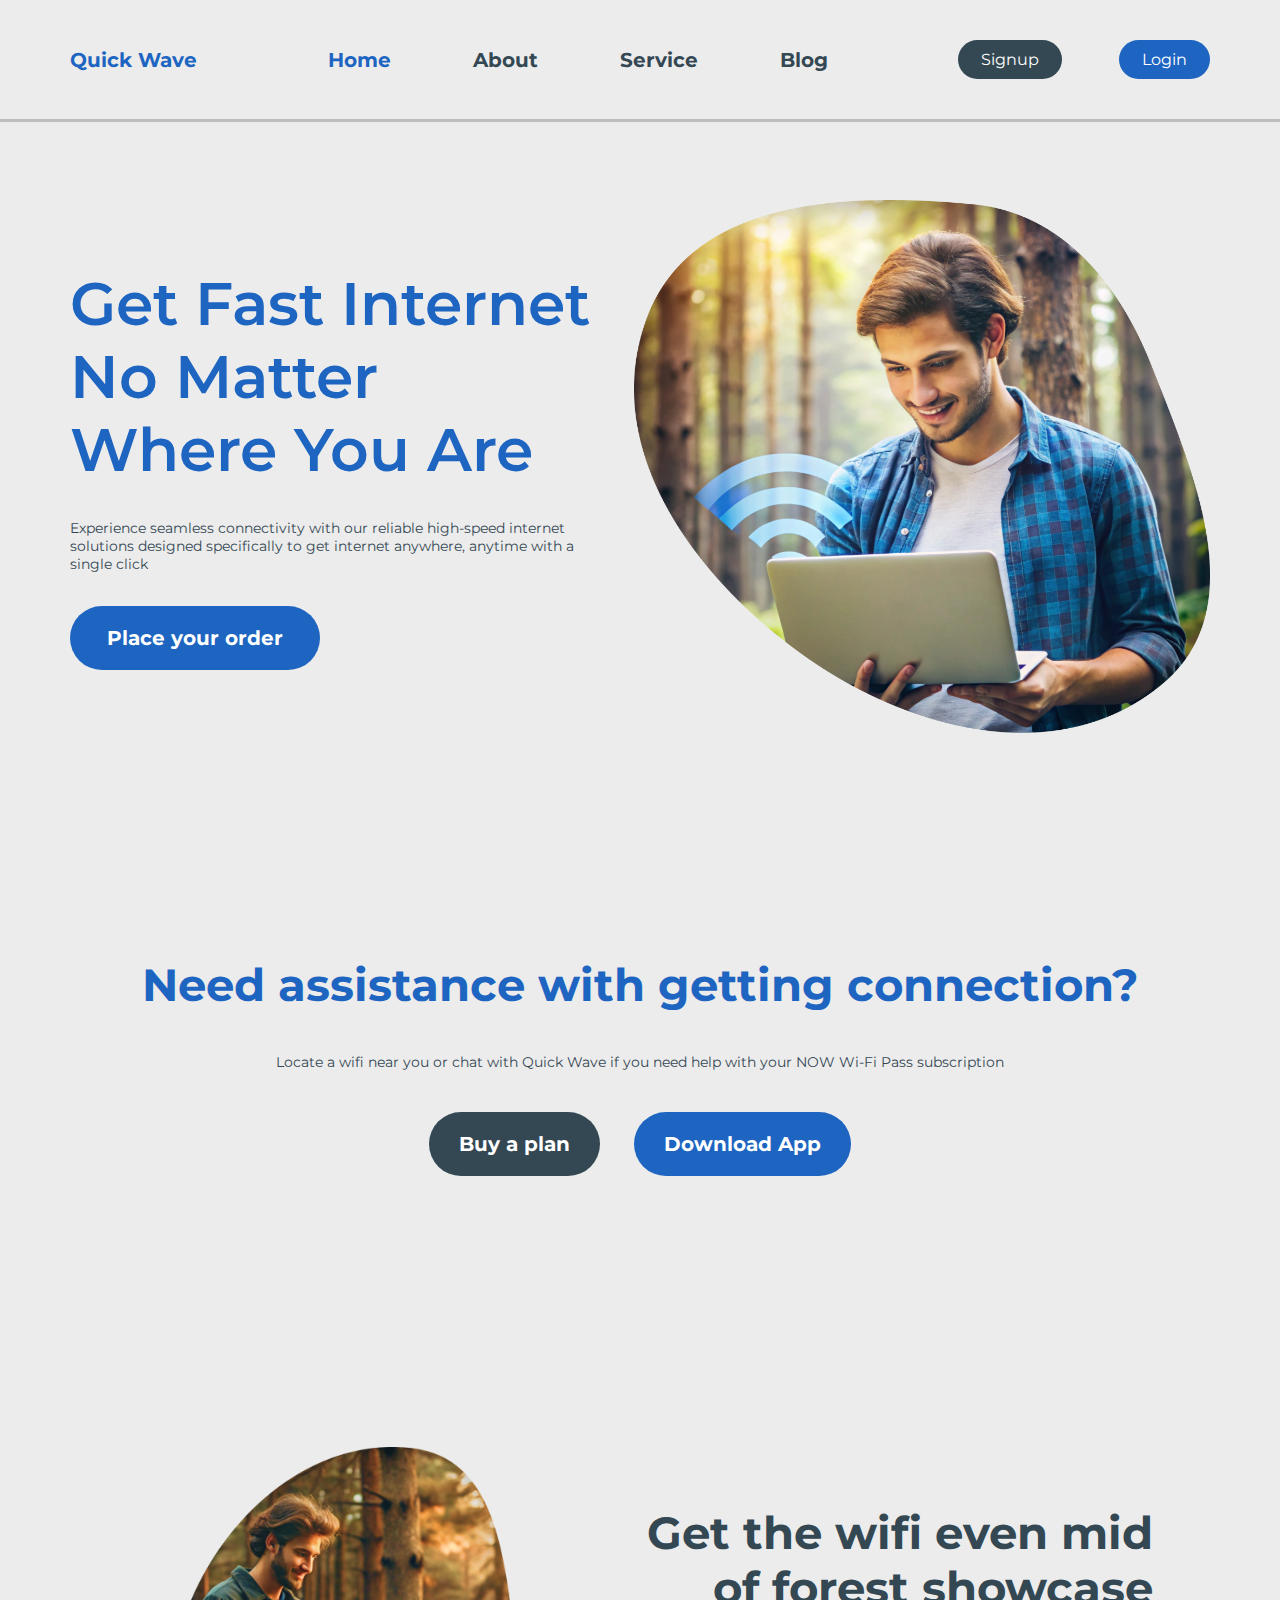
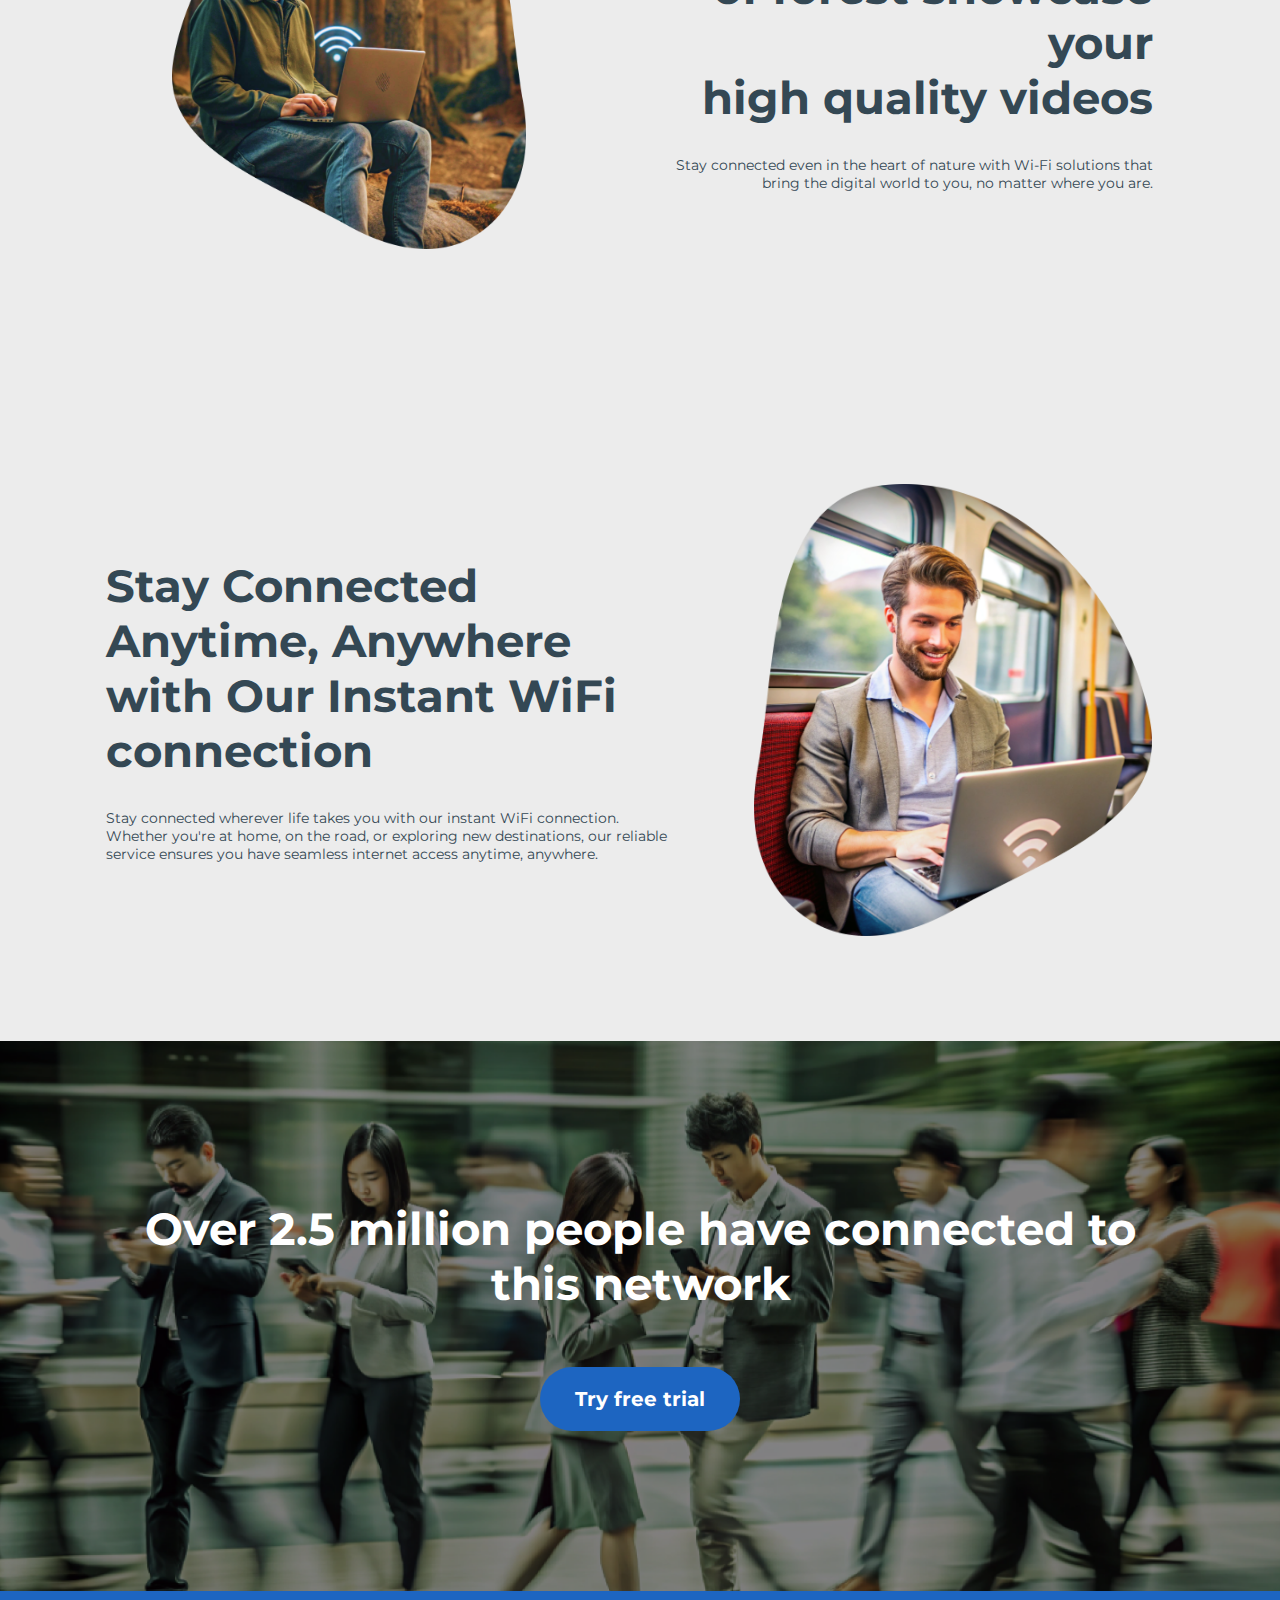
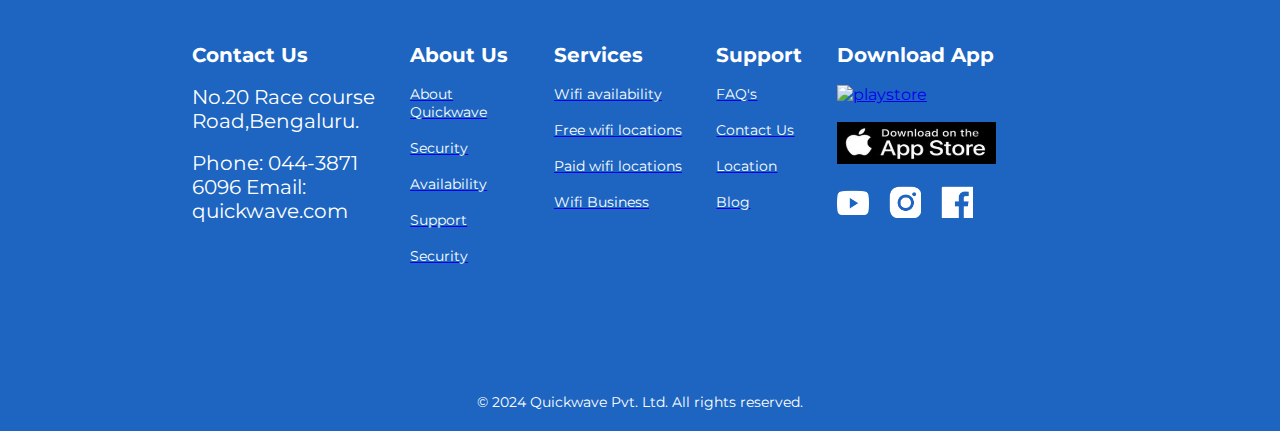
==== commit 600a7206: "Add files via upload" ====
--- a/index.html
+++ b/index.html
@@ -25,9 +25,9 @@
                 </h1>
                 <ul>
                     <li class="secondary-bold-font"><a href="./index.html" class="primary-color">Home</a></li>
-                    <li class="secondary-bold-font"><a href="./about.html" class="primary-color">About</a></li>
-                    <li class="secondary-bold-font"><a href="./service.html" class="primary-color">Service</a></li>
-                    <li class="secondary-bold-font"><a href="./settings.html" class="primary-color">Settings</a>
+                    <li class="secondary-bold-font"><a href="./about.html" class="secondary-color">About</a></li>
+                    <li class="secondary-bold-font"><a href="./service.html" class="secondary-color">Service</a></li>
+                    <li class="secondary-bold-font"><a href="./blog.html" class="secondary-color">Blog</a>
                     </li>
                 </ul>
 
@@ -36,10 +36,10 @@
 
                 <div class="button-container">
                     <button class="one secondary-color-bg teritory-color">
-                        <p class="">Signup</p>
+                        <p class="teritory-font">Signup</p>
                     </button>
                     <button class="two primary-color-bg teritory-color">
-                        <p class="">Login</p>
+                        <p class="teritory-font">Login</p>
                     </button>
                 </div>
             </nav>
@@ -179,7 +179,7 @@
 
 
         <!-- footer start -->
-        <!-- <footer class="primary-color-bg">
+        <footer class="primary-color-bg">
             <div class="total-container">
                 <div class="container-one">
                     <h1 class="teritory-color secondary-bold-font ">Contact Us</h1>
@@ -274,7 +274,7 @@
             <div class="copyright-container secondary-font teritory-color">
                 © 2024 Quickwave Pvt. Ltd. All rights reserved.
             </div>
-        </footer> -->
+        </footer>
 
         <!-- footer end -->
 
--- a/css/style.css
+++ b/css/style.css
@@ -213,7 +213,7 @@
 
 
 nav .button-container{
-    position: relative;
+    position: relative; 
     display: flex;
     gap: 57px;
 }
@@ -277,14 +277,14 @@
 }
 
 footer .total-container{
-    width: 100%;
+    width: 70%;
     height: auto;
     padding-top: 52px;
     padding-bottom: 116px;
     display: flex;
     /* flex-direction: column; */
     gap: 34.5px;
-    padding-left: 308px;
+    /* padding-left: 250px; */
 }
 
 footer .container-one{
@@ -387,7 +387,8 @@
 }
 
 footer .copyright-container{
-    width: auto;
+    width: 80%;
+    text-align: center;
     height: auto;
     padding-bottom: 20px;
 }
@@ -589,7 +590,30 @@
     }
 
     footer .total-container{
-        flex-direction: column;
+        width: 90%;
+        flex-wrap: wrap;
+        padding-left: 30px;
+
+    }
+
+    footer .container-one{
+        width: 40%;
+    }
+
+    footer .container-two{
+        width: 40%;
+    }
+
+    footer .container-three{
+        width: 40%;
+    }
+
+    footer .container-four{
+        width: 40%;
+    }
+
+    footer .container-five{
+        width: 40%;
     }
 
     /* resp nav bar end */
@@ -923,6 +947,7 @@
     font-size: 22px;
     font-weight: 500;
 }
+
 /* Style guide font end */
 
 nav .button-container{
@@ -942,10 +967,10 @@
     width: auto;
     height: 100px;
     padding: 30px 10px;
-    position: absolute;
+    position: absolute; 
     flex-direction: column;
     right: 5%;
-    bottom: 100%;
+    top: -100%;
     transition-duration: 0.7s;
     background-color: rgb(236, 236, 236);
 }
@@ -956,8 +981,35 @@
 
 nav #profile:checked ~ .button-container{
     display: flex;
-    top: 100%;
-}
+    top: 102%;
+}
+
+footer .total-container{
+    width: 85%;
+    flex-wrap: wrap;
+    gap: 50px;
+
+}
+
+/* footer .container-one{
+    width: 30%;
+}
+
+footer .container-two{
+    width: 30%;
+}
+
+footer .container-three{
+    width: 30%;
+}
+
+footer .container-four{
+    width: 30%;
+}
+
+footer .container-five{
+    width: 30%;
+} */
 
 
 /* resp nav end  */
@@ -1077,10 +1129,17 @@
 }
 
 @media (max-width:375px){
+    header{
+        width: 98%;
+        /* overflow: hidden; */
+        /* justify-content: center; */
+    }
+
     nav{
-        width: 320px;
-        justify-content: center; 
-        gap: 50px;       
+        width: 100%;
+        padding: 40px 40px;
+        justify-content: space-between;
+        /* gap: 50px;  */
     }
 }
 
--- a/css/home.css
+++ b/css/home.css
@@ -83,6 +83,9 @@
     align-items: center;
     justify-content: center;
 }
+
+
+
 .section-two-container{
     display: flex;
     flex-direction: column;
@@ -104,6 +107,10 @@
     cursor: pointer;
 }
 
+.section-two .one:hover{
+    background-color: #4D6A7C;
+}
+
 .section-two .two{
     width: auto;
     height: auto;
@@ -116,6 +123,9 @@
     cursor: pointer;
 }
 
+.section-two .two:hover{
+    background-color: #2987FF;
+}
 
 
 /* Section two end */
@@ -313,443 +323,6 @@
 
 
 
-
-/* media query start */
-
-/* @media (max-width:1360px)
-{
-    .section-one .total-container{
-        gap: 110px;
-    }
-
-    .section-two{
-        width: 100%;    
-    }
-
-    .section-three{
-        gap: 135px;
-    }
-
-    .section-four{
-        gap: 115px
-    }
-
-    .section-six{
-        width: 100%;
-    } 
-}
-
-
-@media (max-width:1300px)
-{
-    .section-one .total-container{
-        gap: 80px;
-    }
-
-    .section-two{
-        width: 100%;    
-    }
-
-    .section-three{
-        gap: 115px;
-    }
-    .section-three .right-container{
-        width: 50%;
-    }
-
-    .section-three img{
-        width: 400px;
-        height: auto;
-    }
-
-    .section-four{
-        gap: 100px
-    }
-    .section-four .left-container{
-        width: 50%;
-    }
-
-    .section-four img{
-        width: 400px;
-        height: auto;
-    }
-
-    .section-six{
-        width: 100%;
-    } 
-}
-
-
-@media (max-width:1260px)
-{
-    .section-one .total-container{
-        gap: 60px;
-    }
-
-    .section-one .total-container .left-container {
-        width: 60%;
-    }
-
-    .section-one .total-container .right-container img {
-        width: 100%;
-        height: auto;
-    }
-
-    .section-two{
-        width: 100%;    
-    }
-
-    .section-three{
-        gap: 80px;
-    }
-
-    .section-three .right-container{
-        width: 45%;
-    }
-
-    .section-three img{
-        width: 370px;
-        height: auto;
-    }
-
-    .section-four{
-        gap: 80px
-    }
-
-    .section-four .left-container{
-        width: 50%;
-    }
-
-    .section-four img{
-        width: 370px;
-        height: auto;
-    }
-
-    .section-six{
-        width: 100%;
-    } 
-}
-
-@media(max-width:1090px){
-
-    .section-one .total-container{
-        gap: 55px;
-    }
-
-    .section-one .total-container .left-container {
-        width: 65%;
-    }
-
-    .section-one .total-container .right-container img {
-        width: 100%;
-        height: auto;
-    }
-
-    .section-two{
-        width: 100%;    
-    }
-
-    .section-three{
-        gap: 60px;
-    }
-
-    .section-three .right-container{
-        width: 45%;
-    }
-
-    .section-three img{
-        width: 370px;
-        height: auto;
-    }
-
-    .section-four{
-        gap: 0px
-    }
-
-    .section-four .left-container{
-        width: 45%;
-    }
-
-    .section-four img{
-        width: 370px;
-        height: auto;
-    }
-
-    .section-six{
-        width: 100%;
-    } 
-}
-
-
-@media (max-width:1000px){
-
-    .section-one{
-        height: auto;
-    }
-
-
-
-    .section-one .total-container{
-        flex-direction: column-reverse;
-        height: auto;
-        gap: 31px;
-        align-items: center;
-        justify-content: center;
-        padding-bottom: 5%;
-    }
-
-    .section-one .total-container .left-container{
-        width: 100%;
-        height: auto;
-        width: 100%;
-        margin-bottom: 0px;
-    }
-
-    .section-two{
-        height: auto;
-        text-align: center;
-        padding: 50px 0px;
-    }
-    .section-two-container{
-        width: 85%;
-    }
-
-    .section-three{
-        height: auto;
-        flex-direction: column;
-        gap: 0%;
-        padding-top: 0%;
-        padding-bottom: 15%;
-    }
-
-    .section-three .right-container{
-        width: 85%;
-        height: 40%;
-        text-align: start;
-        margin-bottom: 0px;
-    }
-
-
-    .section-four{
-        flex-direction: column-reverse;
-        height: auto;
-        gap: 0%;
-        padding-bottom: 15%;
-    }
-
-    .section-four .left-container{
-        width: 85%;
-        text-align: start;
-    }
-
-    .section-six .content-container{
-        width: 758px;
-        height: 400px;
-    }
-
-}
-
-@media (max-width:764px){
-    
-    .section-three .right-container{
-        width: 70%;
-    }
-
-    .section-four .left-container{
-        width: 70%;
-    }
-
-
-    .section-six
-    {
-        height: 400px;
-    }
-    .section-six .content-container{
-        width: 100%;
-        gap: 20px;
-    }
-
-
-}
-
-@media (max-width:670px){
-
-    .section-one .total-container{
-        gap: 0px;
-    }
-
-
-    .section-one .total-container .right-container{
-        width: 500px;
-    }
-}
-
-
-@media (max-width:600px){
-    .section-one{
-        width: 99%;
-    }
-
-
-    .section-one .total-container{
-        width: 100%;
-        gap: 31px;
-    }
-
-    .section-one .total-container .left-container button{
-        width: 250px;
-        height: 54px;
-        padding: 20px 30px;
-    }
-
-
-    .section-one .total-container .right-container{
-        width: 350px;
-        height: auto;
-    }
-
-    .section-two .one{
-        padding: 15px 25px;
-    }
-    
-    .section-two .two{
-        padding: 15px 25px;
-    }
-    
-
-    .section-three{
-        width: 100%;
-    }
-
-    .section-three img{
-        width: 350px;
-    }
-
-    .section-four img{
-        width: 350px;
-    }
-
-    .section-four{
-        width: 100%;
-    }
-
-    .section-six .content-container{
-        width: 400px;
-    }
-
-
-}
-
-@media (max-width:490px){
-    .section-one .total-container .left-container{
-        width: 100%;
-    }
-
-    .section-one .total-container .left-container {
-        gap: 24px;
-    }
-
-    .section-one .total-container .right-container{
-        width: 300px;
-    }
-
-    .section-three img{
-        width: 300px;
-    }
-
-
-    .section-four img{
-        width: 300px;
-    }
-}
-
-@media (max-width:450px){
-    
-.section-three .left-container{
-    width: 250px;
-}
-
-.section-four .right-container{
-    width: 250px;
-}
-    
-.section-two .one{
-    padding: 10px 20px;
-}
-
-.section-two .two{
-    padding: 10px 20px;
-}
-
-}
-
-
-@media (max-width:420px){
-
-    .section-one .total-container .right-container{
-        width: 250px;
-    }
-
-    .section-three .left-container{
-        width: 250px;
-        height: 320px;
-    }
-
-
-    .section-three img{
-        width: 250px;
-    }
-
-    .section-four .right-container{
-        width: 250px;
-        height: 320px;
-    }
-    
-    .section-four img{
-        width: 250px;
-    }
-
-    .section-six .content-container{
-        width: 300px;
-    }
-
-
-}
-
-@media (max-width:320px){
-
-
-
-    .section-one .total-container .right-container{
-        width: 200px;
-    }
-
-    .section-one .total-container .left-container {
-        gap: 20px;
-    }
-
-
-    .section-two .button-container{
-        display: flex;
-        gap: 20px;
-    }
-
-    .section-two .one{
-        padding: 10px 20px;
-    }
-    
-    .section-two .two{
-        padding: 10px 20px;
-    }
-    
-    .section-three .right-container{
-        width: 250px;
-    } 
-}*/
-
-
-
-
 @media (max-width:1360px){
     .section-one .total-container{
         width: 95%;
@@ -824,9 +397,10 @@
 
 
     .section-one .total-container{
+        padding: 20px 0px;
         height: auto;
         flex-direction: column-reverse;
-        gap: 60px;
+        gap: 50px;
     }
 
     .section-one .total-container .left-container{
@@ -835,7 +409,7 @@
     }
 
     .section-one .total-container .right-container{
-        width: 85%;
+        width: 65%;
         height: auto;
     }
 
@@ -870,11 +444,11 @@
     
     .section-four .right-container{
         height: auto;
-        width: 68%;
+        width: 60%;
     }
 
     .section-four .left-container{
-        width: 70%;
+        width: 80%;
         text-align: start;
     }
 
@@ -887,6 +461,11 @@
 
 @media (max-width:650px){
 
+    .section-one .total-container{
+        gap: 20px;
+    }
+
+
     .section-one .total-container .left-container{
         width: 100%;
     }
@@ -906,6 +485,10 @@
     }
     
     .section-three .left-container{
+        width: 70%;
+        /* height: 400px; */
+    }
+    .section-three .left-container{
         height: 400px;
     }
     
@@ -914,7 +497,8 @@
     }
     
     .section-four .right-container{
-        height: 400px;
+        width: 70%;
+        /* height: 400px; */
     }
     .section-six .content-container{
         gap: 50px;
@@ -936,7 +520,11 @@
     .section-one .total-container{
         padding: 80px 30px;
         width: 99%;
-        height: auto;
+        /* height: auto; */
+    }
+
+    .section-one .total-container .right-container{
+        width: 90%;
     }
 
     .section-three{
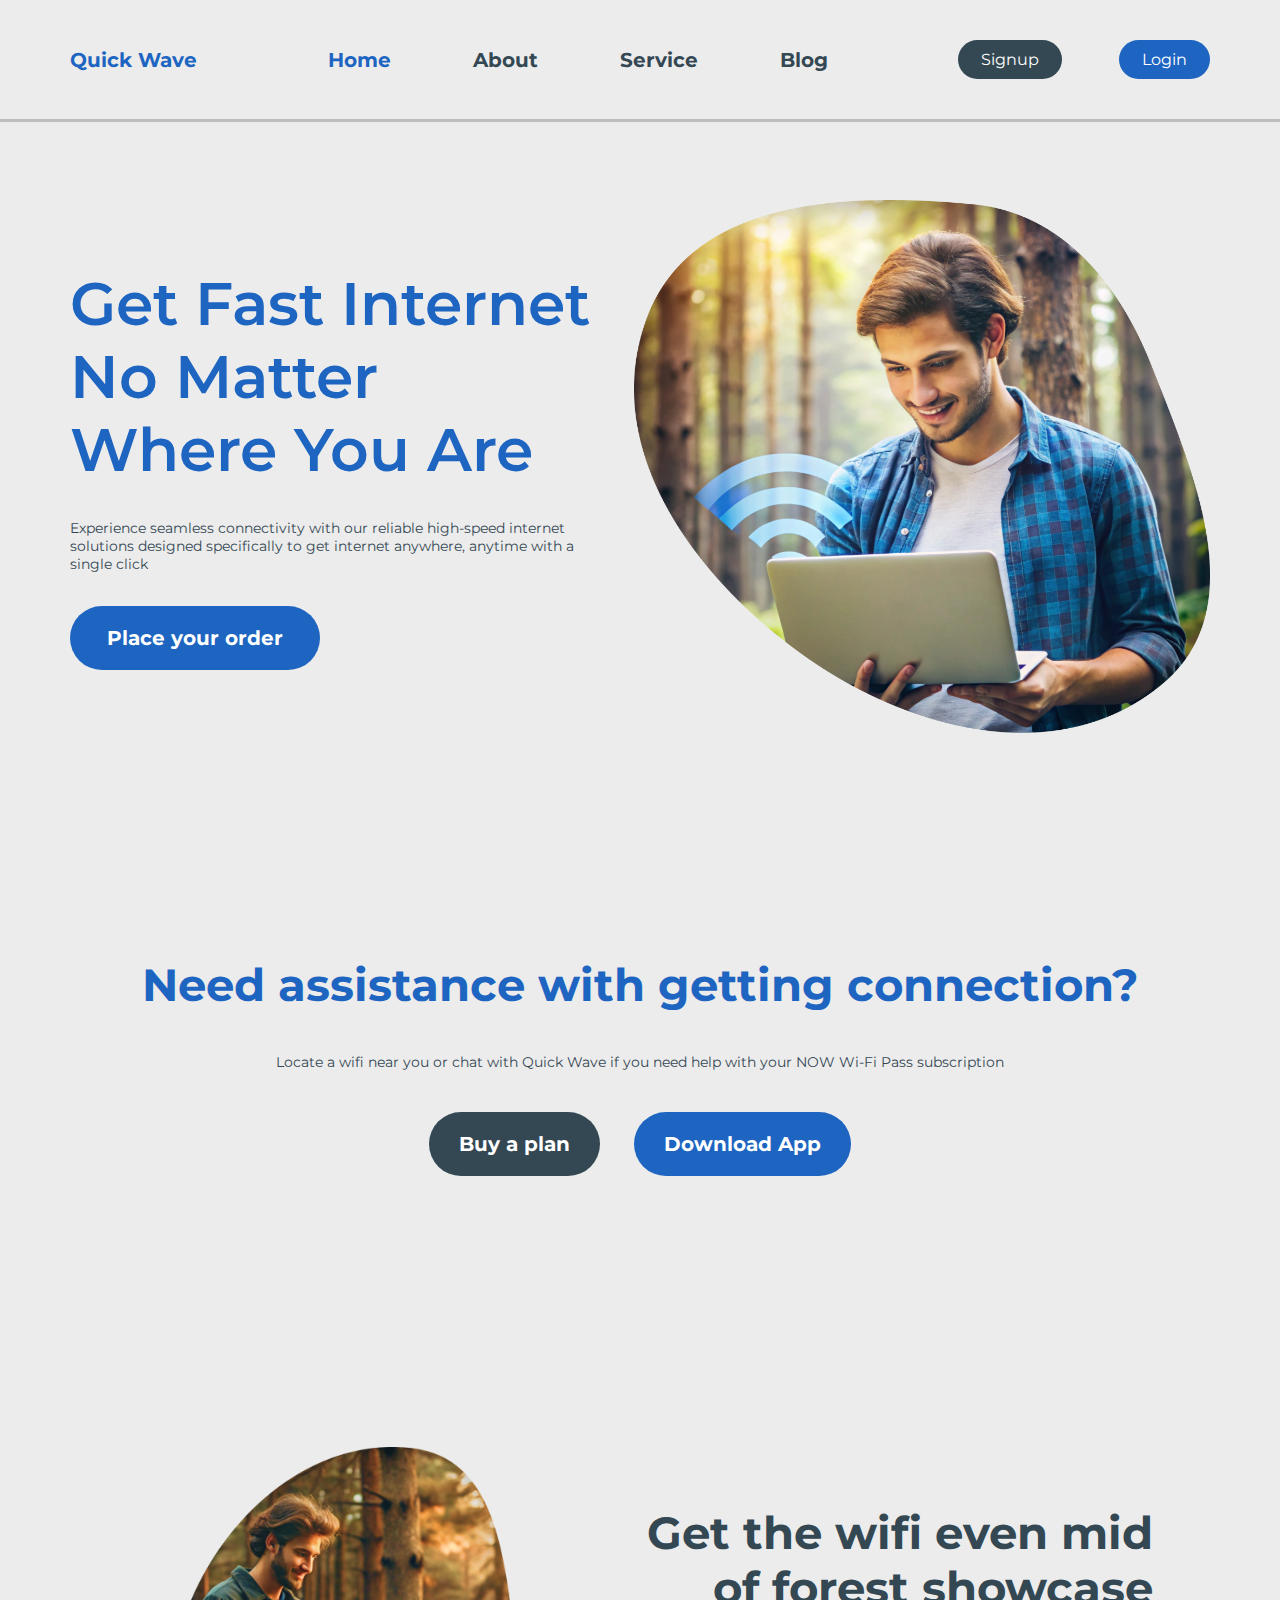
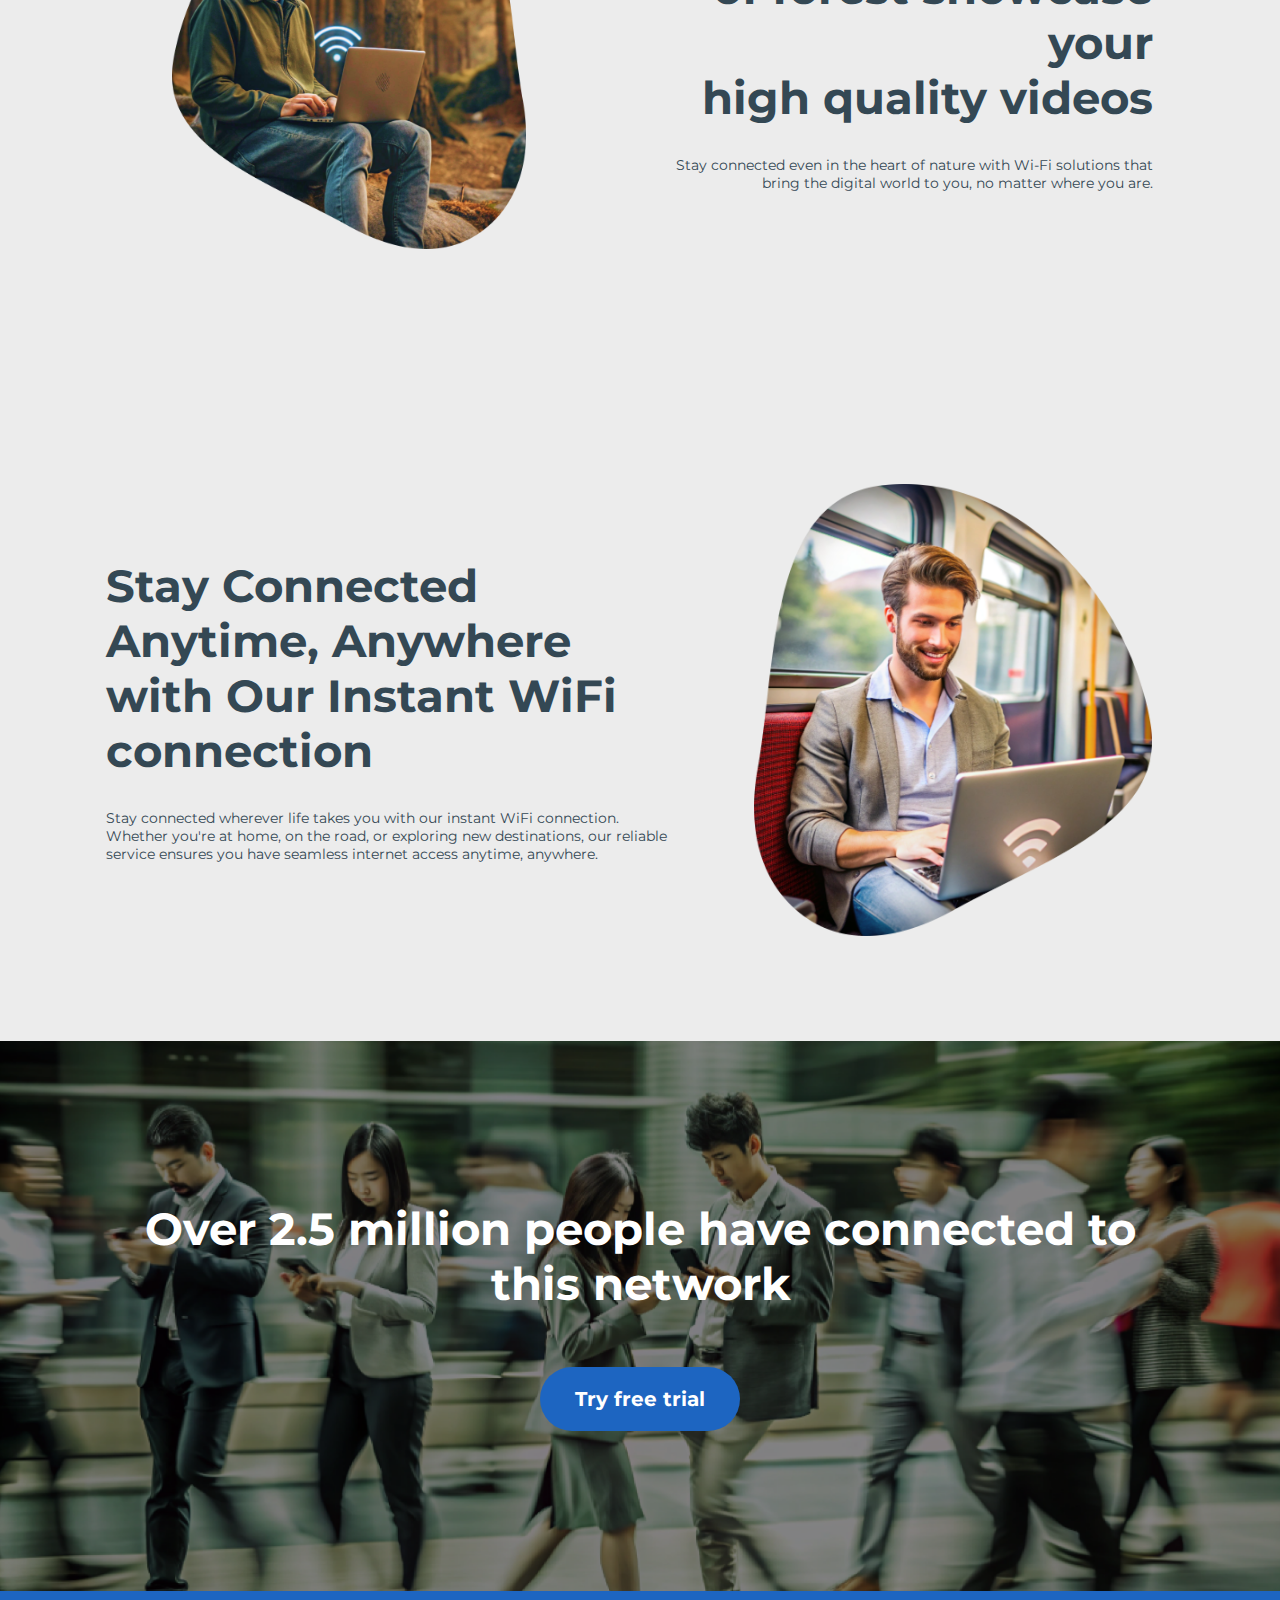
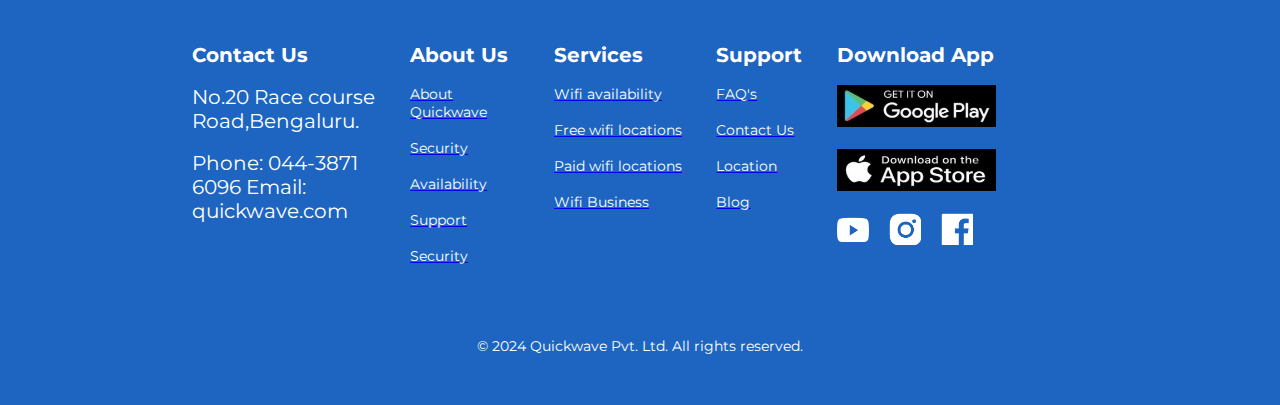
==== commit 71544049: "Add files via upload" ====
--- a/index.html
+++ b/index.html
@@ -10,6 +10,7 @@
     <link rel="stylesheet" href="https://cdnjs.cloudflare.com/ajax/libs/font-awesome/6.6.0/css/all.min.css"
         integrity="sha512-Kc323vGBEqzTmouAECnVceyQqyqdsSiqLQISBL29aUW4U/M7pSPA/gEUZQqv1cwx4OnYxTxve5UMg5GT6L4JJg=="
         crossorigin="anonymous" referrerpolicy="no-referrer" />
+    <link rel="shortcut icon" href="./icons/favicon.png" type="image/x-icon">
 </head>
 
 <body>
@@ -251,7 +252,7 @@
                 </div>
                 <div class="container-five">
                     <h1 class="secondary-bold-font teritory-color">Download App</h1>
-                    <a href="#"><img src="./images/Home/Footer/Play store.png" alt="playstore"></a>
+                    <a href="#"><img src="./images/Home/Footer/play store.png" alt="playstore"></a>
                     <a href="#"><img src="./images/Home/Footer/App store.png" alt="appstore"></a>
 
 
--- a/css/style.css
+++ b/css/style.css
@@ -274,13 +274,14 @@
     flex-direction: column;
     align-items: center;
     justify-content: center;
+    padding-bottom: 30px;
 }
 
 footer .total-container{
     width: 70%;
     height: auto;
     padding-top: 52px;
-    padding-bottom: 116px;
+    padding-bottom: 60px;
     display: flex;
     /* flex-direction: column; */
     gap: 34.5px;
@@ -561,12 +562,13 @@
     /* resp nav bar start */
 
     nav ul{
-        width: 95%;
+        width: auto;
         height: auto;
         padding: 50px 0px;
         top: 102%;
-        left: -100%;
-        padding-left: 5%;
+        left: -130%;
+        padding-left: 7%;
+        padding-right: 84%;
         position: absolute;
         display: flex;
         gap: 40px;
@@ -724,7 +726,15 @@
 
 
 @media (max-width:900px)
+
 {
+
+
+    nav ul{
+        padding-left: 8%;
+        padding-right: 82%;
+        
+    }
     /* Style guide font start */
 
 .primary-font{
@@ -842,6 +852,11 @@
 
 @media (max-width:700px)
 {
+
+    nav ul{
+        padding-left: 10%;
+        padding-right: 77%;
+    }
     /* Style guide font start */
 
 .primary-font{
@@ -904,6 +919,18 @@
 
 @media (max-width:600px)
 {
+    nav{
+        width: 100%;
+        padding: 40px 40px;
+        justify-content: space-between;
+        /* gap: 50px;  */
+    }
+
+
+    nav ul{
+        padding-left: 7%;
+        padding-right: 81%;
+    }
     /* Style guide font start */
 
 .primary-font{
@@ -966,10 +993,10 @@
     display: none;
     width: auto;
     height: 100px;
-    padding: 30px 10px;
+    padding: 30px 30px;
     position: absolute; 
     flex-direction: column;
-    right: 5%;
+    right: 0%;
     top: -100%;
     transition-duration: 0.7s;
     background-color: rgb(236, 236, 236);
@@ -1021,6 +1048,14 @@
 
 @media (max-width:500px)
 {
+
+
+    nav ul{
+        padding-left: 8%;
+        padding-right: 80%;
+    }
+
+
     /* Style guide font start */
 
 .primary-font{
@@ -1057,7 +1092,7 @@
 }
 
 .teritory-font{
-    font-size: 16px;
+    font-size: 14px;
 }
 
 .card-big-font{
@@ -1078,6 +1113,20 @@
 
 @media (max-width:400px)
 {
+
+
+    nav .button-container{
+        padding: 10px 20px;
+    }
+    
+
+    
+    nav ul{
+        padding-top: 20px;
+        padding-bottom: 20px;
+        padding-left: 11%;
+        padding-right: 78%;
+    }
     /* Style guide font start */
 
 .primary-font{
@@ -1114,7 +1163,7 @@
 }
 
 .teritory-font{
-    font-size: 16px;
+    font-size: 12px;
 }
 
 .card-big-font{
--- a/css/home.css
+++ b/css/home.css
@@ -467,7 +467,7 @@
 
 
     .section-one .total-container .left-container{
-        width: 100%;
+        width: 80%;
     }
 
     .section-one .total-container .left-container button{
@@ -482,11 +482,17 @@
     
     .section-three{
         margin-bottom: 60px;
+        gap: 80px;
     }
     
     .section-three .left-container{
         width: 70%;
-        /* height: 400px; */
+        /* height: auto;     */
+    }
+
+    .section-three .right-container{
+        width: 80%;
+        height: auto;
     }
     .section-three .left-container{
         height: 400px;
@@ -494,6 +500,7 @@
     
     .section-four{
         margin-bottom: 60px;
+        gap: 0px;
     }
     
     .section-four .right-container{
@@ -527,8 +534,13 @@
         width: 90%;
     }
 
+    .section-one .total-container .left-container{
+        width: 90%;
+    }
+
     .section-three{
         margin-bottom: 30px;
+        gap: 20px;
     }
 
     .section-three .left-container{
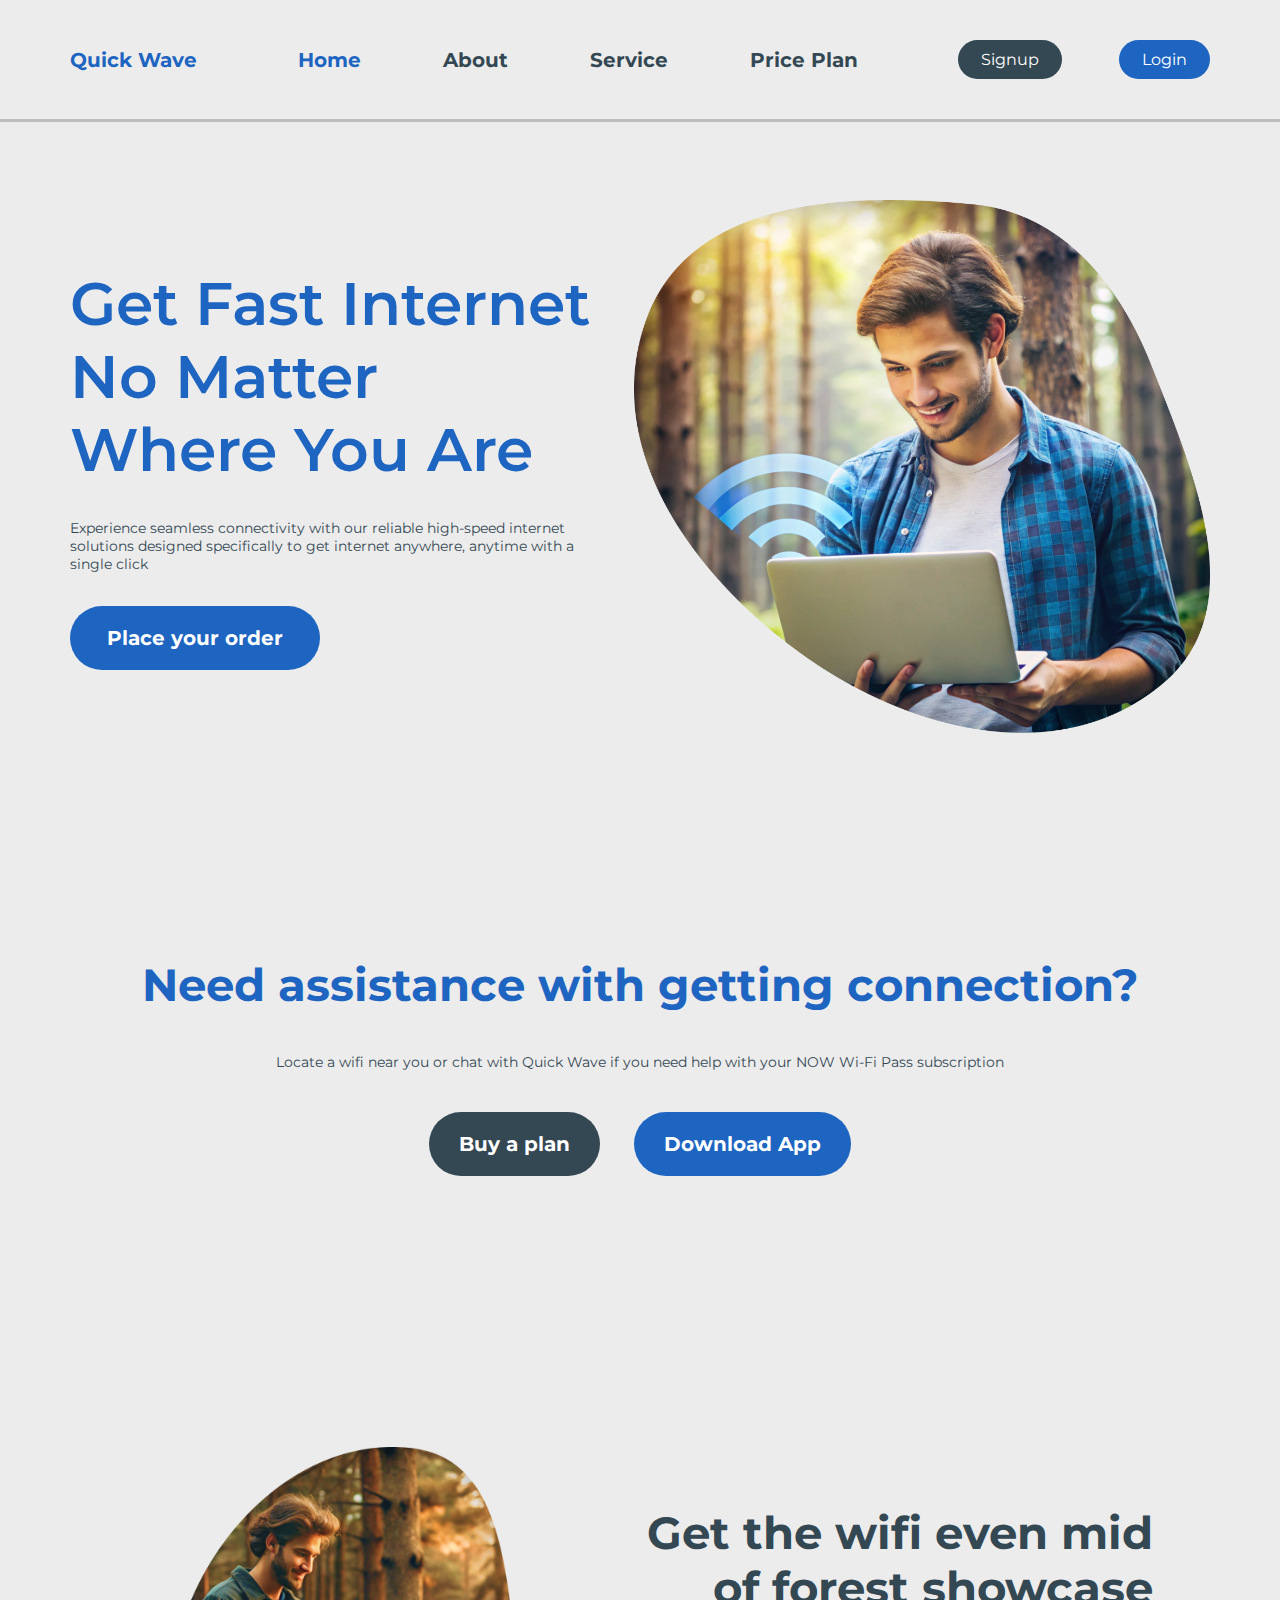
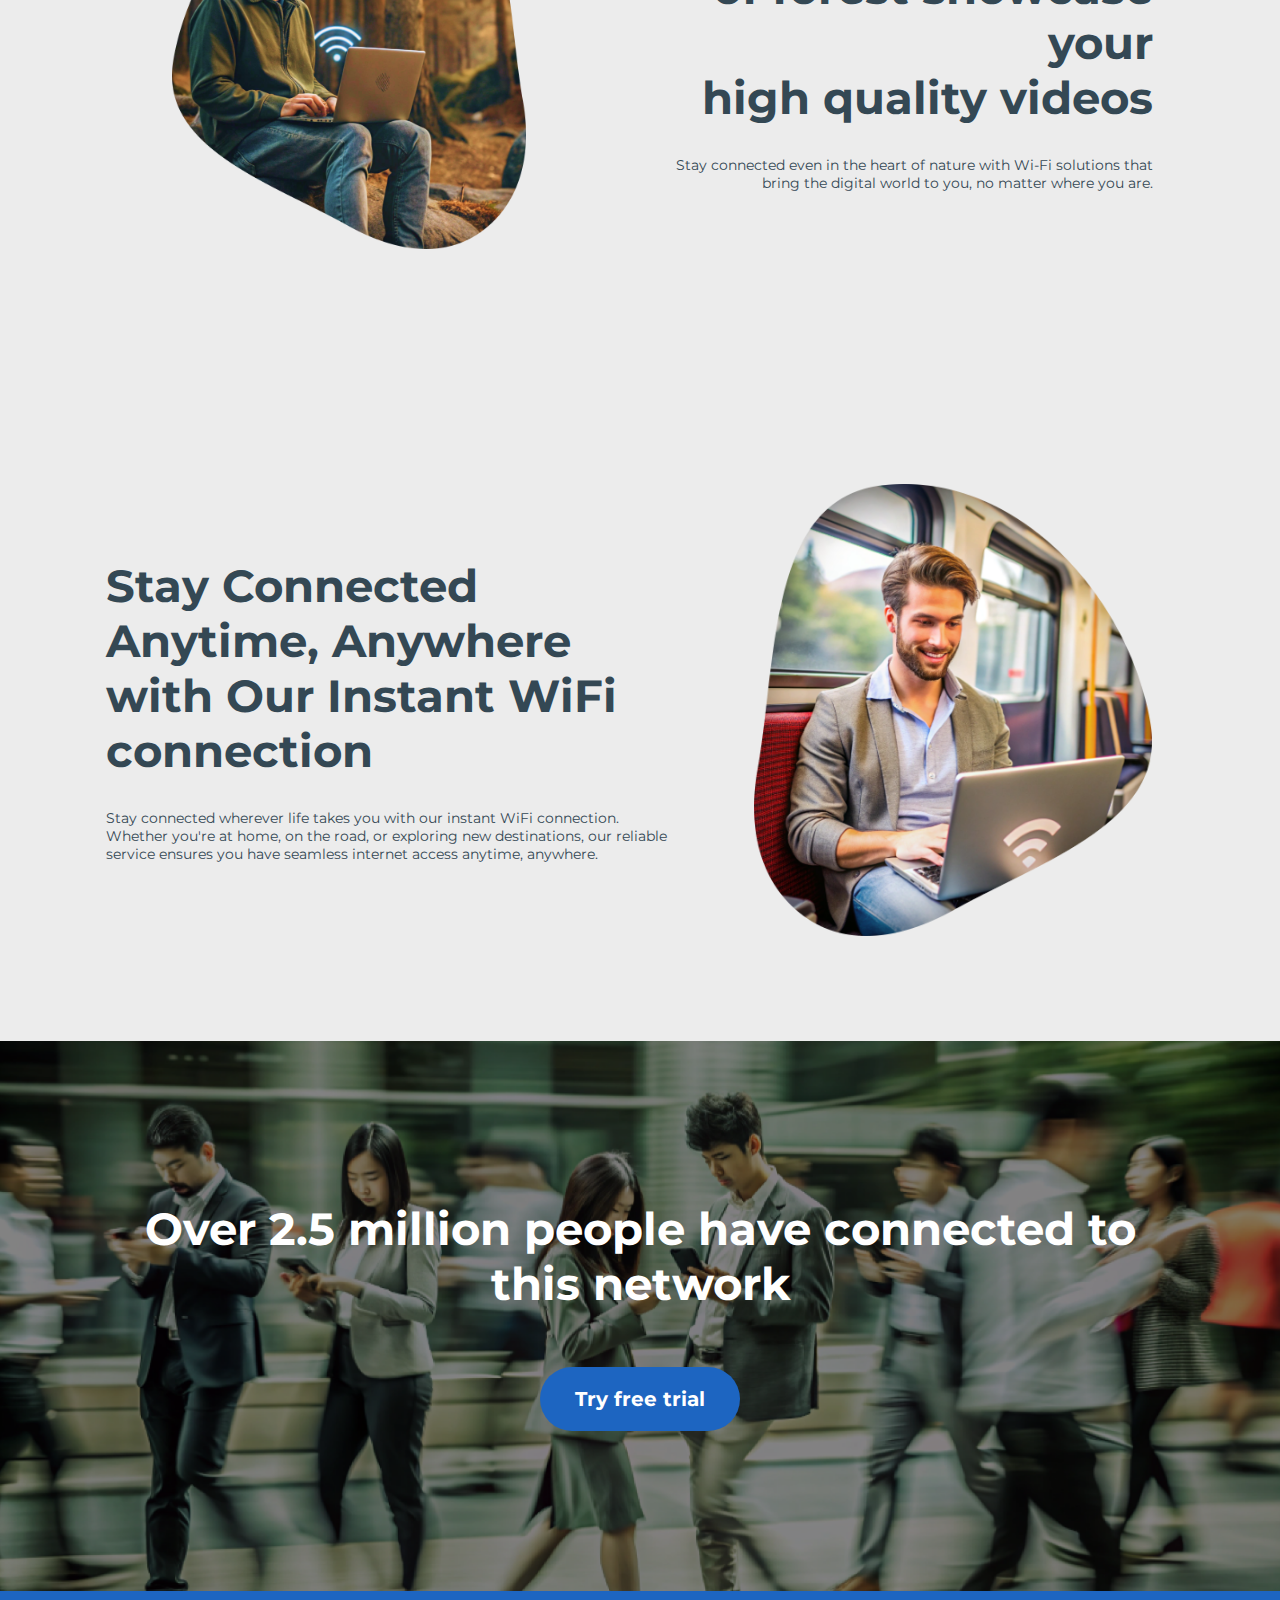
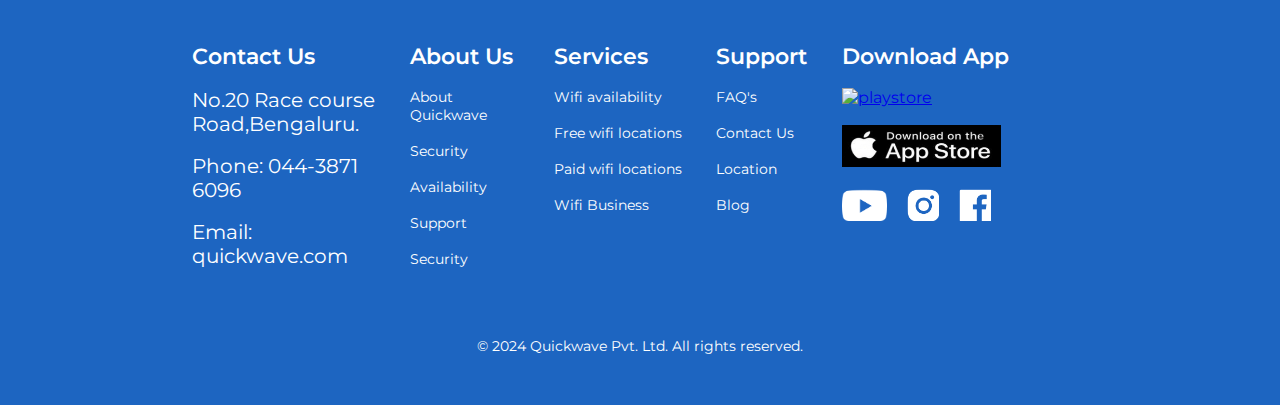
==== commit bcc7c905: "modified" ====
--- a/index.html
+++ b/index.html
@@ -10,7 +10,8 @@
     <link rel="stylesheet" href="https://cdnjs.cloudflare.com/ajax/libs/font-awesome/6.6.0/css/all.min.css"
         integrity="sha512-Kc323vGBEqzTmouAECnVceyQqyqdsSiqLQISBL29aUW4U/M7pSPA/gEUZQqv1cwx4OnYxTxve5UMg5GT6L4JJg=="
         crossorigin="anonymous" referrerpolicy="no-referrer" />
-    <link rel="shortcut icon" href="./icons/favicon.png" type="image/x-icon">
+        <link rel="shortcut icon" href="./icons/favicon.png" type="image/x-icon">
+
 </head>
 
 <body>
@@ -28,7 +29,7 @@
                     <li class="secondary-bold-font"><a href="./index.html" class="primary-color">Home</a></li>
                     <li class="secondary-bold-font"><a href="./about.html" class="secondary-color">About</a></li>
                     <li class="secondary-bold-font"><a href="./service.html" class="secondary-color">Service</a></li>
-                    <li class="secondary-bold-font"><a href="./blog.html" class="secondary-color">Blog</a>
+                    <li class="secondary-bold-font"><a href="./price-plan.html" class="secondary-color">Price Plan</a>
                     </li>
                 </ul>
 
@@ -183,20 +184,24 @@
         <footer class="primary-color-bg">
             <div class="total-container">
                 <div class="container-one">
-                    <h1 class="teritory-color secondary-bold-font ">Contact Us</h1>
+                    <h1 class="teritory-color secondary-big ">Contact Us</h1>
                     <div class="paragraph-container">
                         <p class="teritory-color primary-font">
                             No.20 Race course Road,Bengaluru.
                         </p>
                         <p class="teritory-color primary-font">
                             Phone: 044-3871 6096
+                            
+                            
+                        </p>
+                        <p class="teritory-color primary-font">
                             Email: quickwave.com
                         </p>
                     </div>
 
                 </div>
                 <div class="container-two">
-                    <h1 class="secondary-bold-font teritory-color">About Us</h1>
+                    <h1 class="secondary-big teritory-color">About Us</h1>
                     <ul>
                         <a href="#">
                             <li class="secondary-font teritory-color">About Quickwave</li>
@@ -216,7 +221,7 @@
                     </ul>
                 </div>
                 <div class="container-three">
-                    <h1 class="secondary-bold-font teritory-color">Services</h1>
+                    <h1 class="secondary-big teritory-color">Services</h1>
                     <ul>
                         <a href="#">
                             <li class="secondary-font teritory-color">Wifi availability</li>
@@ -233,7 +238,7 @@
                     </ul>
                 </div>
                 <div class="container-four">
-                    <h1 class="secondary-bold-font teritory-color">Support</h1>
+                    <h1 class="secondary-big teritory-color">Support</h1>
                     <ul>
                         <a href="#">
                             <li class="secondary-font teritory-color">FAQ's</li>
@@ -251,26 +256,26 @@
 
                 </div>
                 <div class="container-five">
-                    <h1 class="secondary-bold-font teritory-color">Download App</h1>
-                    <a href="#"><img src="./images/Home/Footer/play store.png" alt="playstore"></a>
-                    <a href="#"><img src="./images/Home/Footer/App store.png" alt="appstore"></a>
+                    <h1 class="secondary-big teritory-color">Download App</h1>
+                    <a href="https://play.google.com/store/games?hl=en" target="blank"><img src="./images/Home/Footer/Play store.png" alt="playstore"></a>
+                    <a href="https://www.apple.com/in/app-store/"><img src="./images/Home/Footer/App store.png" alt="appstore"></a>
 
 
 
                     <div class="icons">
-                        <a href="#">
+                        <a href="https://www.youtube.com/" target="_blank">
                             <div class="youtube"><img src="./images/Home/Footer/Youtube.png" alt=""></div>
                         </a>
-                        <a href="#">
+                        <a href="https://www.instagram.com/accounts/login/" target="_blank">
                             <div class="instagram"><img src="./images/Home/Footer/Instagram.png" alt=""></div>
                         </a>
-                        <a href="#">
+                        <a href="https://www.facebook.com/" target="_blank">
                             <div class="facebook"><img src="./images/Home/Footer/Facebook.png" alt=""></div>
                         </a>
 
                     </div>
                 </div>
-                
+
             </div>
             <div class="copyright-container secondary-font teritory-color">
                 © 2024 Quickwave Pvt. Ltd. All rights reserved.
--- a/css/style.css
+++ b/css/style.css
@@ -72,6 +72,7 @@
 
 .secondary-big{
     font-size: 30px;
+    font-weight: 600;
 }
 
 .secondary-bold-font{
@@ -148,6 +149,11 @@
 
 .background-color{
     background-color: #ECECEC;
+}
+
+
+.price-bg{
+    background-color: #E4E4E4;
 }
 
 
@@ -314,8 +320,8 @@
 }
 
 footer .container-five .icons .youtube img{
-    width: 32px;
-    height: 25px;
+    width: auto;
+    height: 32px;
 }
 
 
@@ -339,6 +345,10 @@
 
 }
 
+footer .container-two ul a{
+    text-decoration: none;
+}
+
 
 footer .container-three{
     display: flex;
@@ -357,6 +367,10 @@
     gap: 18px;
 }
 
+footer .container-three ul a{
+    text-decoration: none;
+}
+
 
 
 footer .container-four{
@@ -375,6 +389,11 @@
     flex-direction: column  ;
     gap: 18px;
 }
+
+footer .container-four ul a{
+    text-decoration: none;
+}
+
 
 footer .container-five{
     display: flex;
--- a/css/home.css
+++ b/css/home.css
@@ -482,7 +482,7 @@
     
     .section-three{
         margin-bottom: 60px;
-        gap: 80px;
+        gap: 20px;
     }
     
     .section-three .left-container{
@@ -543,6 +543,10 @@
         gap: 20px;
     }
 
+    .section-four{
+        gap: 20px;
+    }
+
     .section-three .left-container{
         height: 250px;
     }
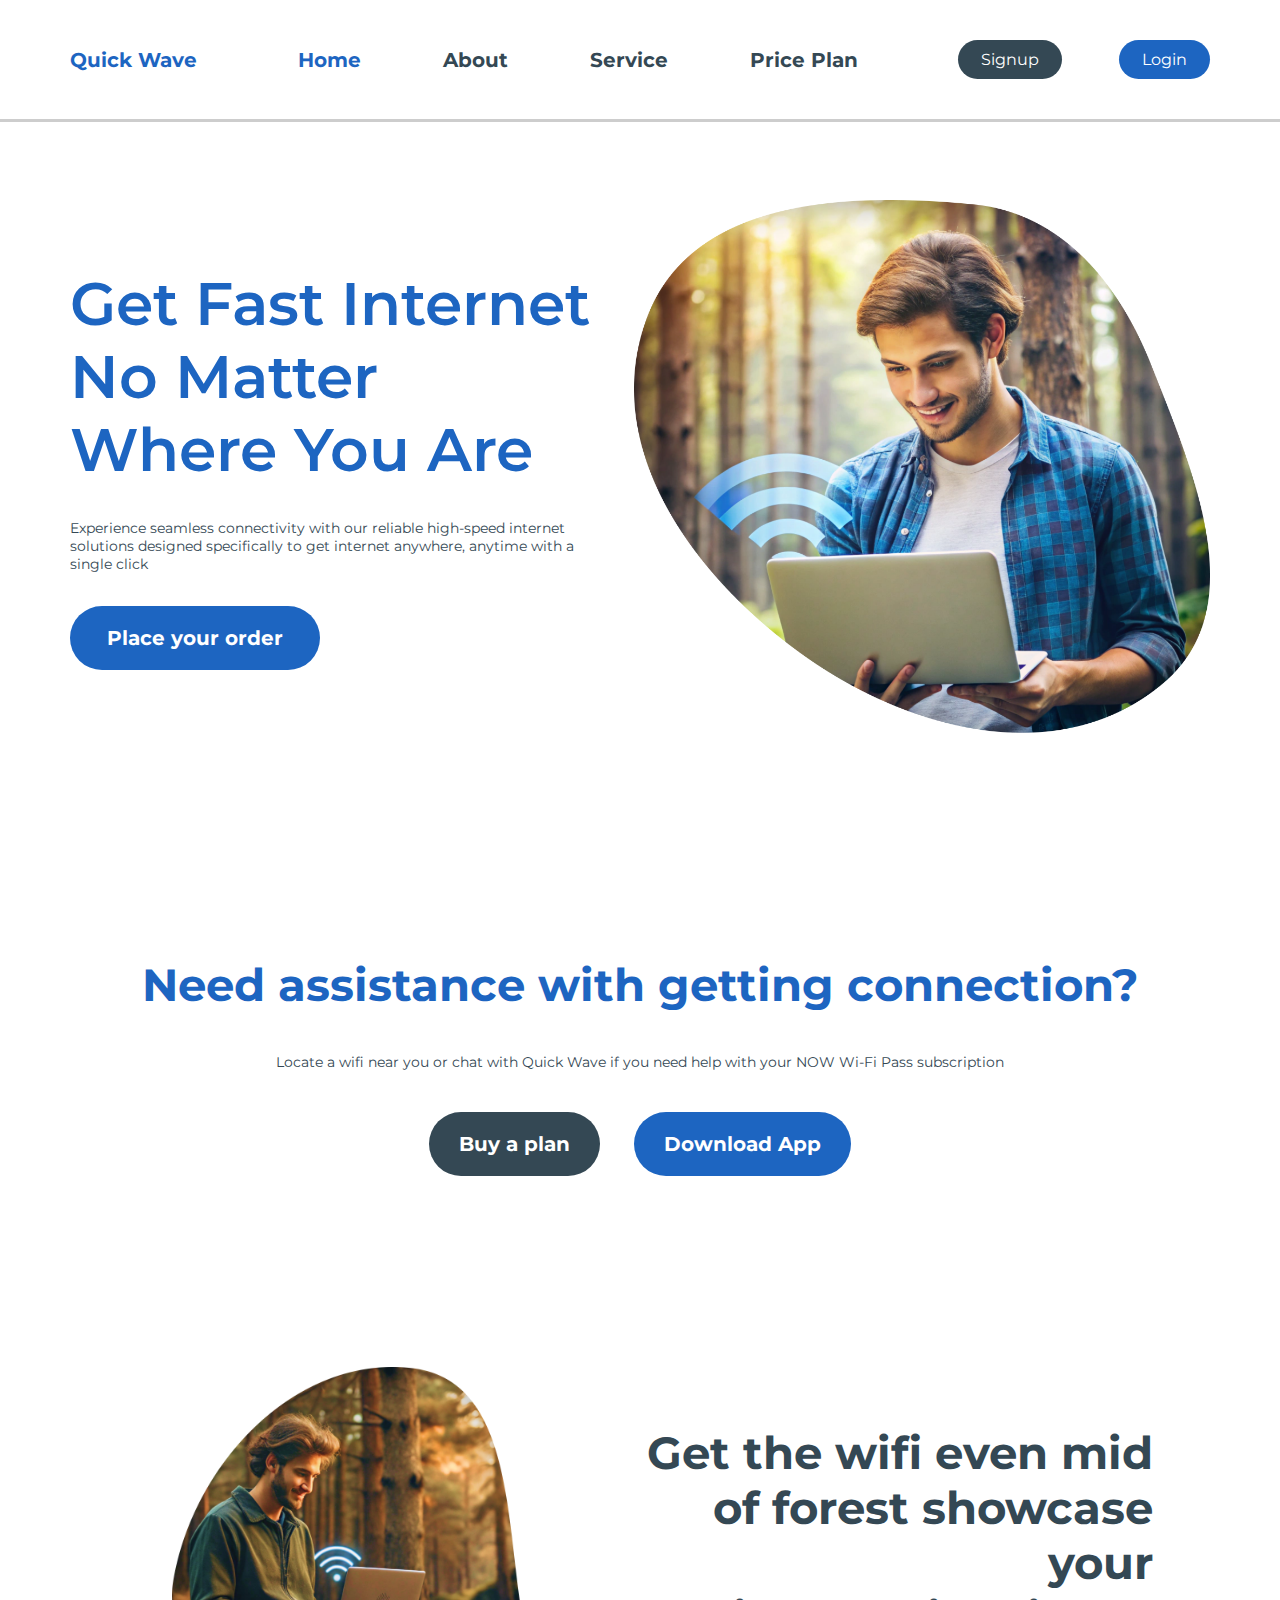
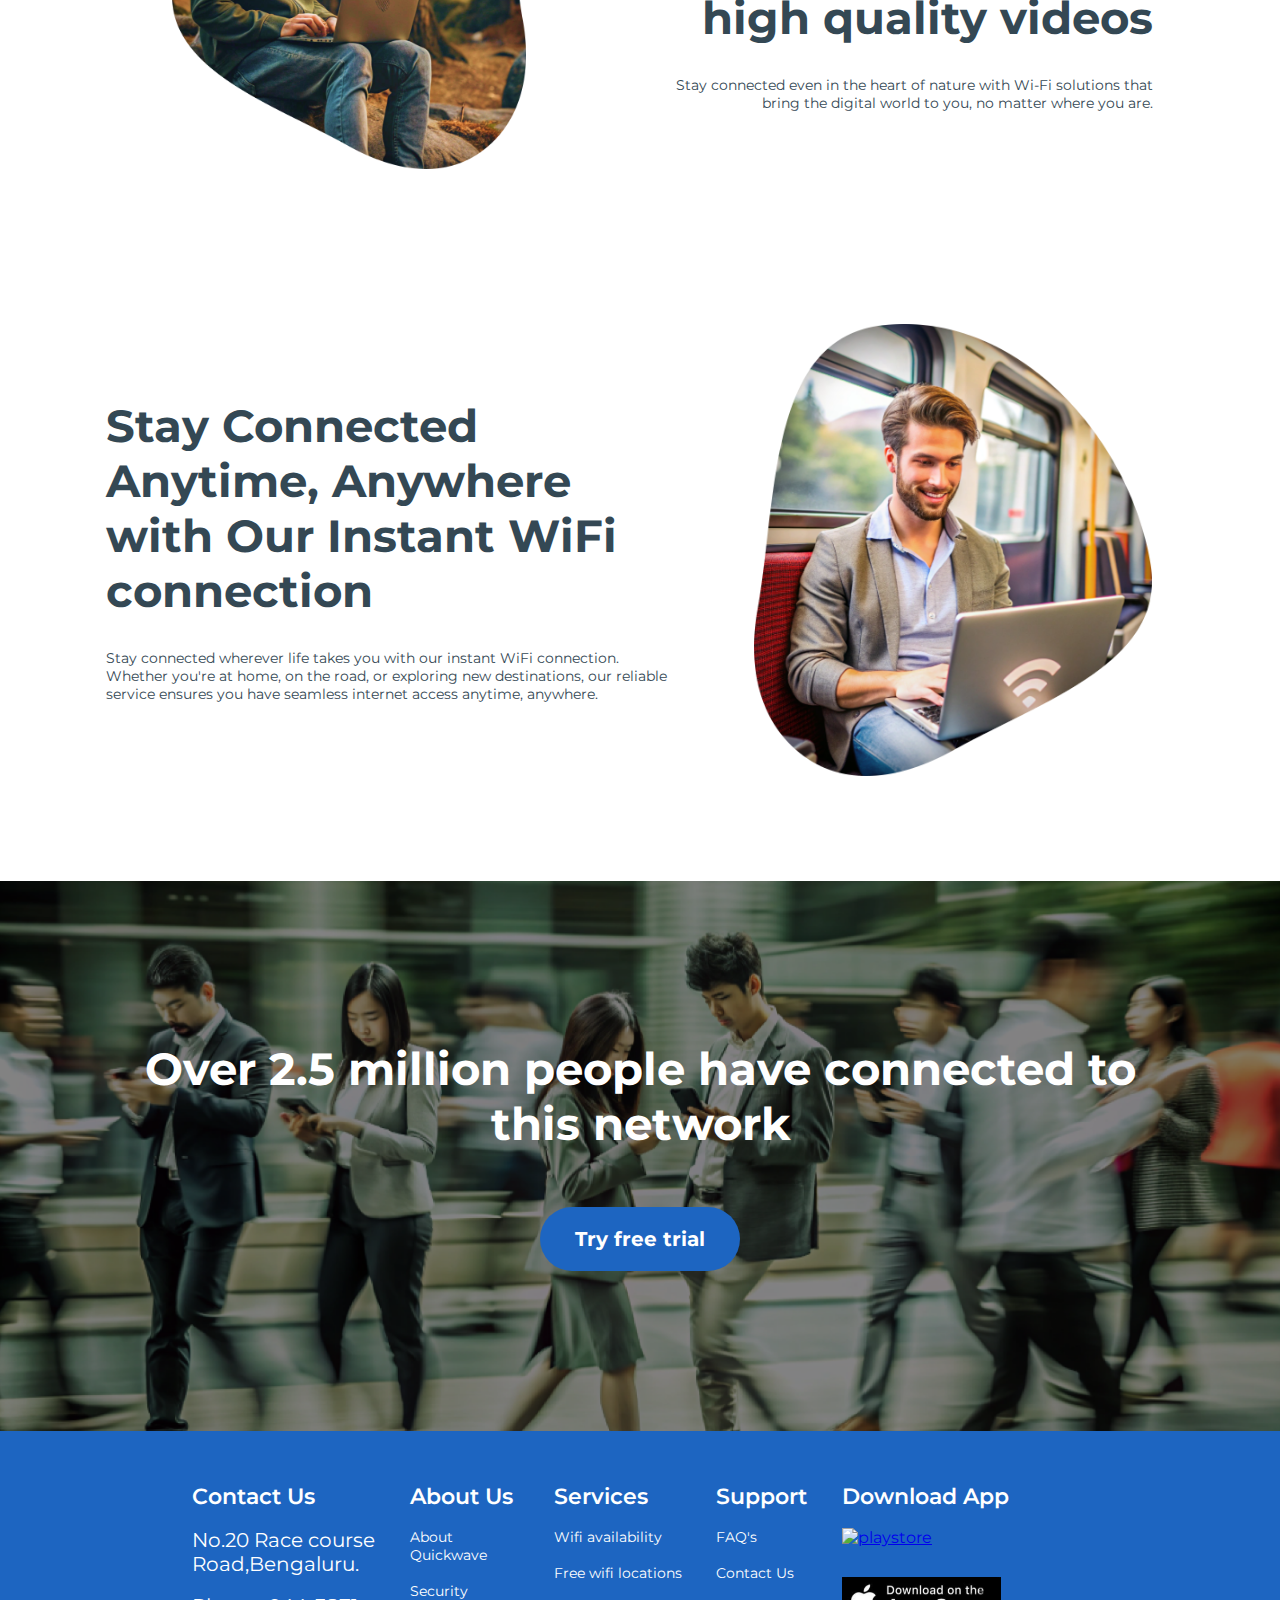
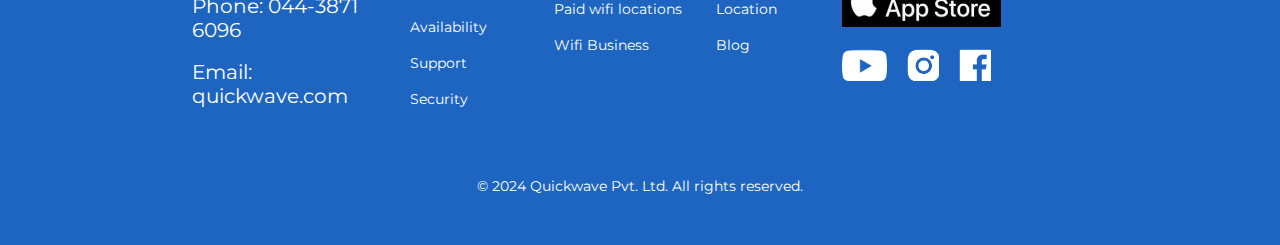
==== commit f09486b4: "latest" ====
--- a/index.html
+++ b/index.html
@@ -10,12 +10,12 @@
     <link rel="stylesheet" href="https://cdnjs.cloudflare.com/ajax/libs/font-awesome/6.6.0/css/all.min.css"
         integrity="sha512-Kc323vGBEqzTmouAECnVceyQqyqdsSiqLQISBL29aUW4U/M7pSPA/gEUZQqv1cwx4OnYxTxve5UMg5GT6L4JJg=="
         crossorigin="anonymous" referrerpolicy="no-referrer" />
-        <link rel="shortcut icon" href="./icons/favicon.png" type="image/x-icon">
+    <link rel="shortcut icon" href="./icons/favicon.png" type="image/x-icon">
 
 </head>
 
 <body>
-    <section class="background-color">
+    <section>
         <header>
 
             <nav>
@@ -26,10 +26,10 @@
                     Quick Wave
                 </h1>
                 <ul>
-                    <li class="secondary-bold-font"><a href="./index.html" class="primary-color">Home</a></li>
-                    <li class="secondary-bold-font"><a href="./about.html" class="secondary-color">About</a></li>
-                    <li class="secondary-bold-font"><a href="./service.html" class="secondary-color">Service</a></li>
-                    <li class="secondary-bold-font"><a href="./price-plan.html" class="secondary-color">Price Plan</a>
+                    <li class="secondary-bold-font"><a href="./index.html" class="primary-color"><p class="secondary-bold-font">Home</p></a></li>
+                    <li class="secondary-bold-font"><a href="./about.html" class="secondary-color"><p class="secondary-bold-font">About</p></a></li>
+                    <li class="secondary-bold-font"><a href="./service.html" class="secondary-color"><p class="secondary-bold-font">Service</p></a></li>
+                    <li class="secondary-bold-font"><a href="./price-plan.html" class="secondary-color"><p class="secondary-bold-font">Price Plan</p></a>
                     </li>
                 </ul>
 
@@ -68,8 +68,6 @@
         </section>
 
         <!-- Section two start -->
-
-
         <section class="section-two">
             <div class="section-two-container">
                 <h1 class="primary-bold-font primary-color">
@@ -114,7 +112,6 @@
 
 
         <!-- section-four-start -->
-
         <section class="section-four">
             <div class="left-container">
                 <h1 class="primary-bold-font secondary-color">Stay Connected Anytime, Anywhere with Our Instant WiFi
@@ -180,6 +177,7 @@
 
 
 
+
         <!-- footer start -->
         <footer class="primary-color-bg">
             <div class="total-container">
@@ -191,8 +189,8 @@
                         </p>
                         <p class="teritory-color primary-font">
                             Phone: 044-3871 6096
-                            
-                            
+
+
                         </p>
                         <p class="teritory-color primary-font">
                             Email: quickwave.com
@@ -257,20 +255,24 @@
                 </div>
                 <div class="container-five">
                     <h1 class="secondary-big teritory-color">Download App</h1>
-                    <a href="https://play.google.com/store/games?hl=en" target="blank"><img src="./images/Home/Footer/Play store.png" alt="playstore"></a>
-                    <a href="https://www.apple.com/in/app-store/"><img src="./images/Home/Footer/App store.png" alt="appstore"></a>
+                    <div class="application">
+                        <a href="https://play.google.com/store/games?hl=en" target="blank"><img
+                            src="./images/Home/Footer/Play-store.png" alt="playstore"></a>
+                    <a href="https://www.apple.com/in/app-store/" target="_blank"><img src="./images/Home/Footer/App-store.png"
+                            alt="appstore"></a>
+                    </div>
 
 
 
                     <div class="icons">
                         <a href="https://www.youtube.com/" target="_blank">
-                            <div class="youtube"><img src="./images/Home/Footer/Youtube.png" alt=""></div>
+                            <div class="youtube"><img src="./images/Home/Footer/Youtube.png" alt="youtube"></div>
                         </a>
                         <a href="https://www.instagram.com/accounts/login/" target="_blank">
-                            <div class="instagram"><img src="./images/Home/Footer/Instagram.png" alt=""></div>
+                            <div class="instagram"><img src="./images/Home/Footer/Instagram.png" alt="instagram"></div>
                         </a>
                         <a href="https://www.facebook.com/" target="_blank">
-                            <div class="facebook"><img src="./images/Home/Footer/Facebook.png" alt=""></div>
+                            <div class="facebook"><img src="./images/Home/Footer/Facebook.png" alt="facebook"></div>
                         </a>
 
                     </div>
--- a/css/style.css
+++ b/css/style.css
@@ -401,10 +401,7 @@
     gap: 18px;
 }
 
-footer .container-five img{
-    width: 159px;
-    height: 42px;
-}
+
 
 footer .copyright-container{
     width: 80%;
@@ -413,6 +410,20 @@
     padding-bottom: 20px;
 }
 
+
+.application{
+    width: auto;
+    height: auto;
+    display: flex;
+    flex-direction: column;
+    gap: 30px;
+}
+
+footer .container-five .application img{
+    width: 159px;
+    height: auto;
+}
+
 /* Footer end */
 
 
@@ -543,13 +554,13 @@
 }
 
 .primary-bold-font{
-    font-size: 40px;
+    font-size: 36px;
     font-weight: 700;
 }
 
 
 .secondary-font{
-    font-size: 14px;
+    font-size: 18px;
 }
 
 .secondary-big{
@@ -581,13 +592,13 @@
     /* resp nav bar start */
 
     nav ul{
-        width: auto;
+        width: 30%;
         height: auto;
         padding: 50px 0px;
         top: 102%;
         left: -130%;
         padding-left: 7%;
-        padding-right: 84%;
+        padding-right: 60%;
         position: absolute;
         display: flex;
         gap: 40px;
@@ -610,6 +621,10 @@
         gap: 47px;
     }
 
+    
+    /* resp nav bar end */
+
+
     footer .total-container{
         width: 90%;
         flex-wrap: wrap;
@@ -634,10 +649,13 @@
     }
 
     footer .container-five{
-        width: 40%;
-    }
-
-    /* resp nav bar end */
+        width: 58%;
+    }
+
+    .application{
+        flex-direction: row;
+        gap: 30px;
+    }
 
 
 
@@ -751,7 +769,7 @@
 
     nav ul{
         padding-left: 8%;
-        padding-right: 82%;
+        padding-right: 60%;
         
     }
     /* Style guide font start */
@@ -874,7 +892,7 @@
 
     nav ul{
         padding-left: 10%;
-        padding-right: 77%;
+        padding-right: 60%;
     }
     /* Style guide font start */
 
@@ -948,7 +966,7 @@
 
     nav ul{
         padding-left: 7%;
-        padding-right: 81%;
+        padding-right: 60%;
     }
     /* Style guide font start */
 
@@ -1071,7 +1089,7 @@
 
     nav ul{
         padding-left: 8%;
-        padding-right: 80%;
+        padding-right: 60%;
     }
 
 
@@ -1144,7 +1162,7 @@
         padding-top: 20px;
         padding-bottom: 20px;
         padding-left: 11%;
-        padding-right: 78%;
+        padding-right: 60%;
     }
     /* Style guide font start */
 
@@ -1194,7 +1212,26 @@
 nav .button-container{
     gap: 10px;
 }
-}
+
+
+footer .container-five .application img{
+    width: 100px;
+    height: auto;
+}
+
+
+}
+
+
+
+
+
+
+
+
+
+
+
 
 @media (max-width:375px){
     header{
--- a/css/home.css
+++ b/css/home.css
@@ -6,7 +6,7 @@
     display: flex;
     align-items: center;
     justify-content: center;
-    background-image: url(../images/Home/section-one/background.png);
+    /* background-image: url(../images/Home/section-one/background.png); */
     background-size: cover;
     background-position: center;
 }
@@ -138,7 +138,7 @@
 
 .section-three{
     width: 100%;
-    height: 662px;
+    height: auto;
     display: flex;
     /* flex-direction: row; */
     gap: 155px;
@@ -388,7 +388,7 @@
         width: 40%;
     }
     .section-three .right-container{
-        width: 40%;
+        width: 42%;
     }
 }
 
@@ -415,14 +415,17 @@
 
     .section-two{
         width: auto;
-        height: 350px;
+        height: auto;
+        margin-top: 100px;
+        margin-bottom: 100px;
     }
 
     .section-three{
         height: auto;
         flex-direction: column;
         gap: 20px;
-        margin-bottom: 20px;
+        margin-bottom: 50px;
+        margin-top: 50px;
     }
 
     .section-three .left-container{
@@ -476,13 +479,20 @@
     }
 
 
+    .section-two{
+        margin-top: 30px;
+        margin-bottom: 30px;
+    }
+
+
     .section-two .one, .section-two .two{
         padding: 10px 20px;
     }
     
     .section-three{
         margin-bottom: 60px;
-        gap: 20px;
+        gap: 30px;
+        /* padding-top: 30px; */
     }
     
     .section-three .left-container{
@@ -490,22 +500,27 @@
         /* height: auto;     */
     }
 
+    .section-three img {
+        width: 80%;
+    }
+
     .section-three .right-container{
         width: 80%;
         height: auto;
     }
     .section-three .left-container{
-        height: 400px;
+        height: auto;
     }
     
     .section-four{
-        margin-bottom: 60px;
-        gap: 0px;
+        margin-bottom: 120px;
+        gap: 30px;
+        padding-top: 80px;
     }
     
     .section-four .right-container{
         width: 70%;
-        /* height: 400px; */
+        height: auto;
     }
     .section-six .content-container{
         gap: 50px;
@@ -538,6 +553,12 @@
         width: 90%;
     }
 
+
+    .section-two{
+        margin-top: 10px;
+        margin-bottom: 10px;
+    }
+
     .section-three{
         margin-bottom: 30px;
         gap: 20px;
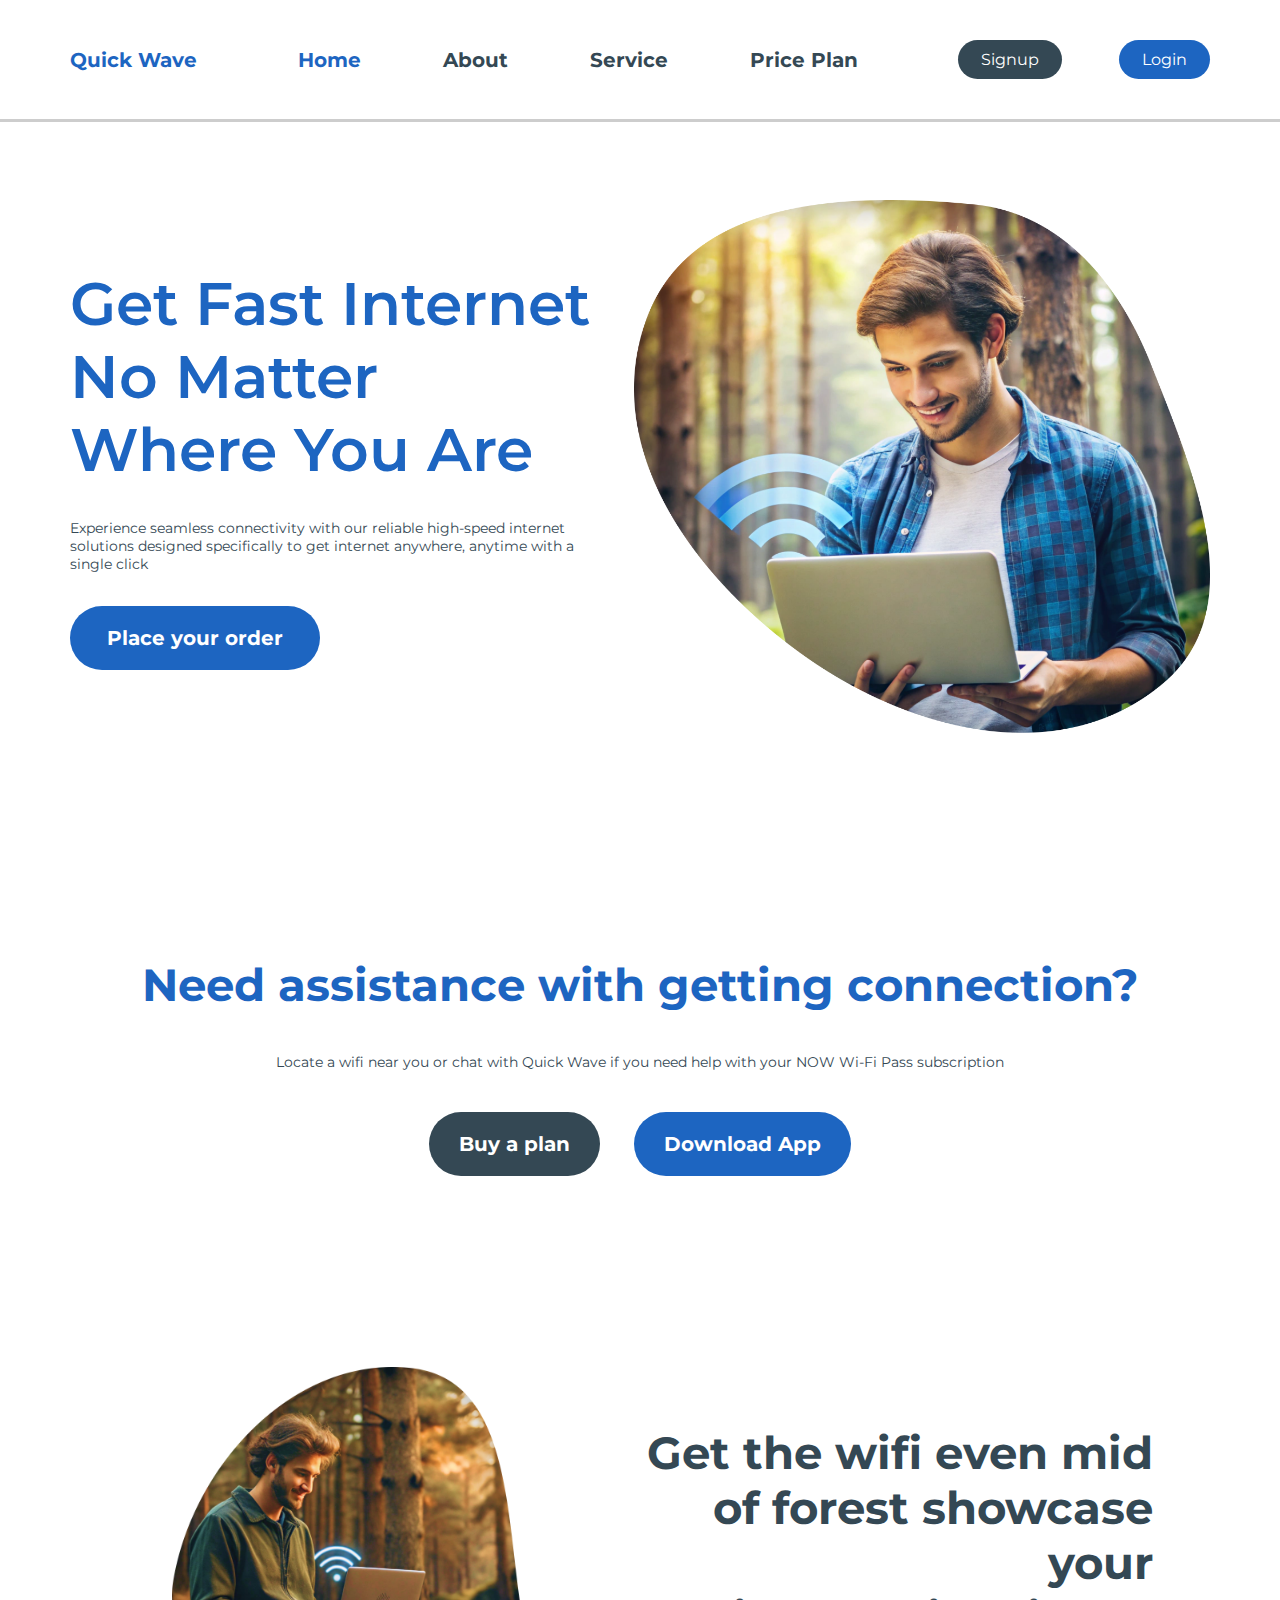
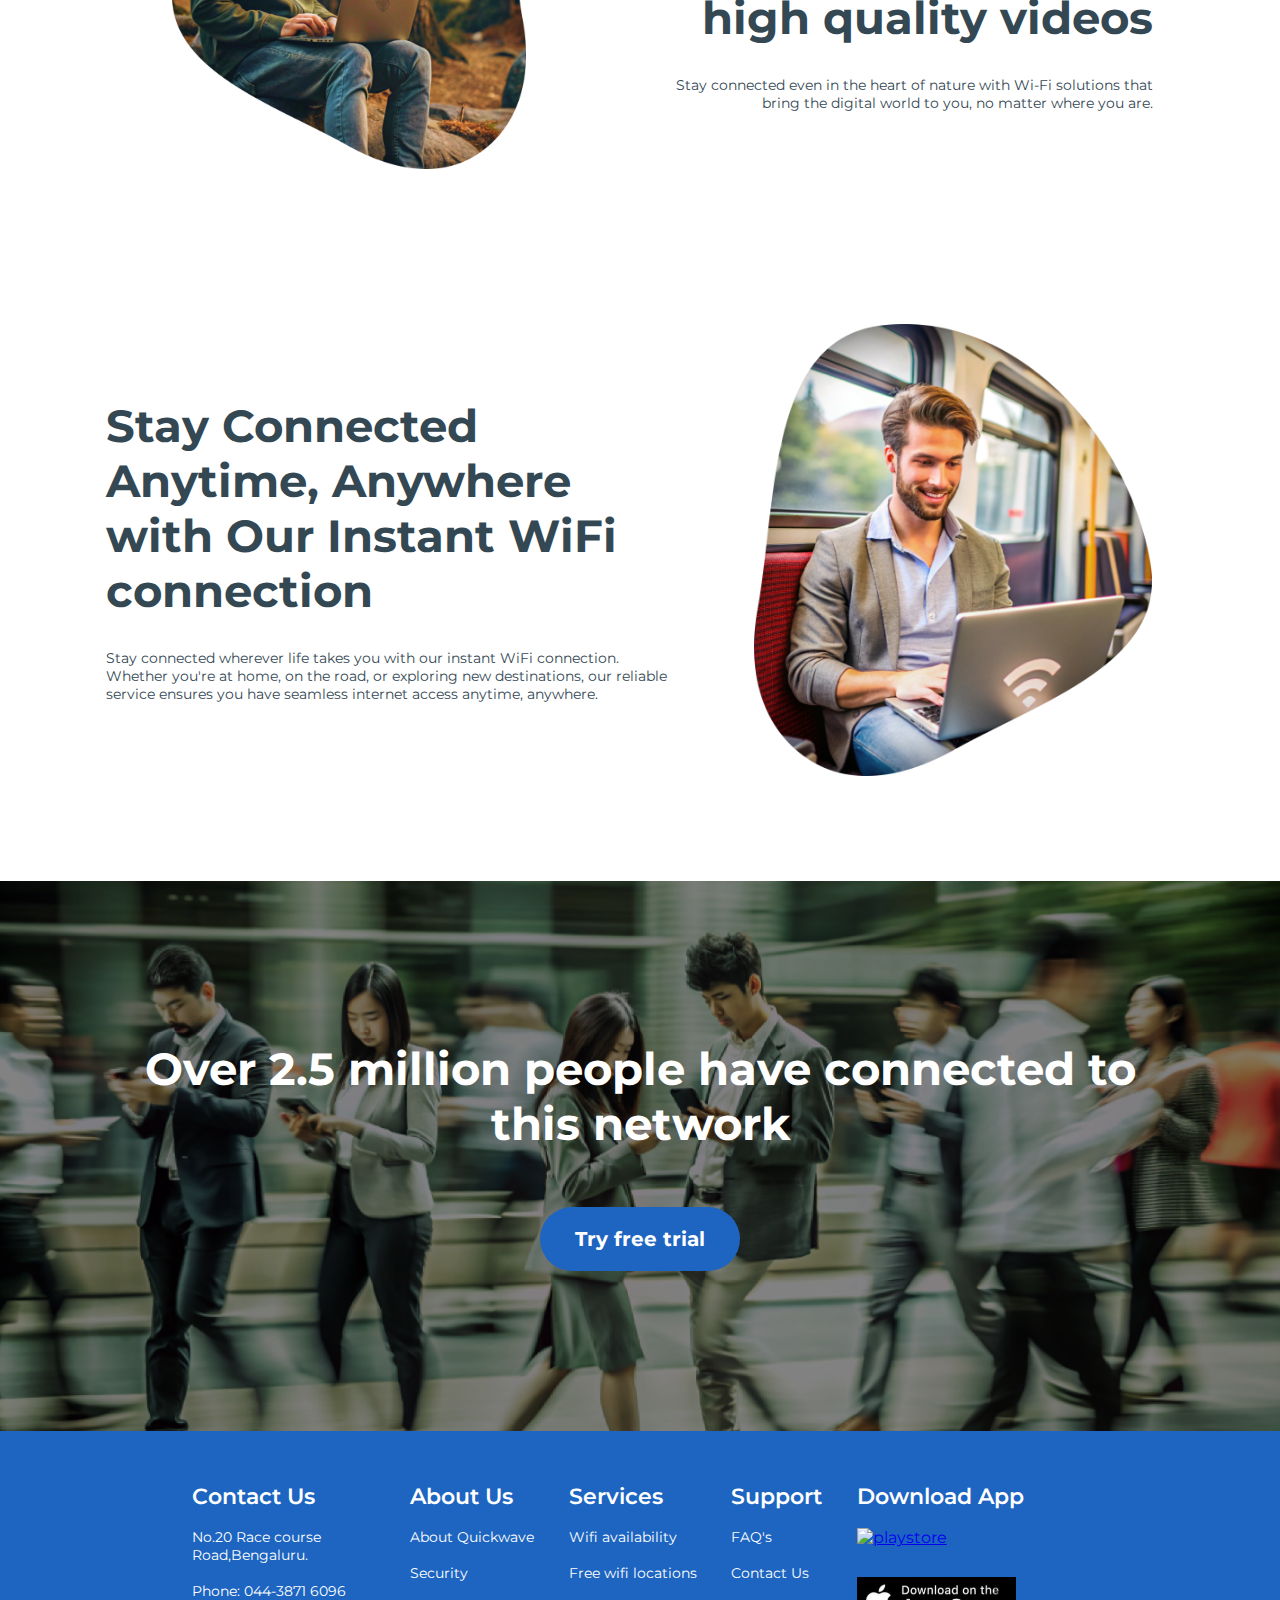
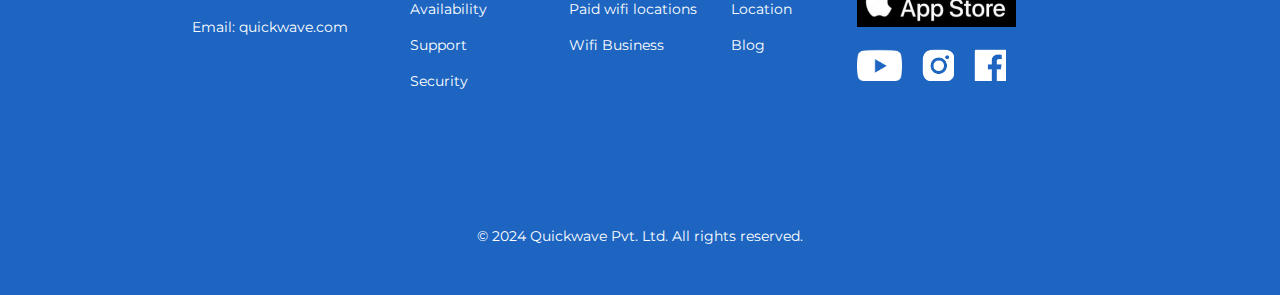
==== commit 058fe392: "latest" ====
--- a/index.html
+++ b/index.html
@@ -184,15 +184,15 @@
                 <div class="container-one">
                     <h1 class="teritory-color secondary-big ">Contact Us</h1>
                     <div class="paragraph-container">
-                        <p class="teritory-color primary-font">
+                        <p class="teritory-color secondary-font">
                             No.20 Race course Road,Bengaluru.
                         </p>
-                        <p class="teritory-color primary-font">
+                        <p class="teritory-color secondary-font">
                             Phone: 044-3871 6096
 
 
                         </p>
-                        <p class="teritory-color primary-font">
+                        <p class="teritory-color secondary-font">
                             Email: quickwave.com
                         </p>
                     </div>
--- a/css/style.css
+++ b/css/style.css
@@ -281,6 +281,7 @@
     align-items: center;
     justify-content: center;
     padding-bottom: 30px;
+    gap: 50px;
 }
 
 footer .total-container{
@@ -326,7 +327,7 @@
 
 
 footer .container-two{
-    width: 12.2%;
+    width: auto;
     height: 234px;
     display: flex;
     flex-direction: column;
@@ -606,7 +607,7 @@
         align-items: start;
         justify-content: center;
         transition-duration: 0.7s;
-        background-color: rgb(236,236,236);
+        background-color: rgb(236 236 236 / 30%)
     } 
 
     section header nav label{
--- a/css/home.css
+++ b/css/home.css
@@ -397,7 +397,7 @@
 
 
     .section-one .total-container{
-        padding: 20px 0px;
+        padding: 50px 0px;
         height: auto;
         flex-direction: column-reverse;
         gap: 50px;
@@ -423,9 +423,9 @@
     .section-three{
         height: auto;
         flex-direction: column;
-        gap: 20px;
-        margin-bottom: 50px;
-        margin-top: 50px;
+        gap: 50px;
+        margin-bottom: 100px;
+        margin-top: 80px;
     }
 
     .section-three .left-container{
@@ -436,15 +436,24 @@
     .section-three .right-container{
         width: 70%;
         text-align: start;
+        gap: 10px;
+    }
+
+    .section-three img{
+        margin: 0px;
     }
     
     .section-four{
-        gap: 20px;
+        gap: 60px;
+        margin-top: 90px;
         margin-bottom: 100px;
         height: auto;
         flex-direction: column-reverse;
     }
     
+    .section-four img{
+        margin: 0px;
+    }
     .section-four .right-container{
         height: auto;
         width: 60%;
@@ -453,6 +462,7 @@
     .section-four .left-container{
         width: 80%;
         text-align: start;
+        gap: 10px;
     }
 
     .section-six{
@@ -479,10 +489,10 @@
     }
 
 
-    .section-two{
-        margin-top: 30px;
+    /* .section-two{
+        margin-top: 80px;
         margin-bottom: 30px;
-    }
+    } */
 
 
     .section-two .one, .section-two .two{
@@ -490,22 +500,24 @@
     }
     
     .section-three{
-        margin-bottom: 60px;
+        margin-top: 80px;
+        /* margin-bottom: 60px; */
         gap: 30px;
         /* padding-top: 30px; */
     }
     
     .section-three .left-container{
         width: 70%;
-        /* height: auto;     */
+        /* height: auto;*/
     }
 
     .section-three img {
         width: 80%;
+        margin: 0px;
     }
 
     .section-three .right-container{
-        width: 80%;
+        width: 85%;
         height: auto;
     }
     .section-three .left-container{
@@ -515,7 +527,15 @@
     .section-four{
         margin-bottom: 120px;
         gap: 30px;
-        padding-top: 80px;
+        margin: 80px 0px;
+    }
+
+    .section-four img{
+        margin: 0px;
+    }
+
+    .section-four .left-container{
+        width: 85%;
     }
     
     .section-four .right-container{
@@ -540,7 +560,7 @@
 
 
     .section-one .total-container{
-        padding: 80px 30px;
+        padding: 80px 10px;
         width: 99%;
         /* height: auto; */
     }
@@ -565,15 +585,10 @@
     }
 
     .section-four{
-        gap: 20px;
-    }
-
-    .section-three .left-container{
-        height: 250px;
-    }
-    .section-four .right-container{
-        height: 250px;
-    }
+        gap: 30px;
+    }
+
+
 
 
 }
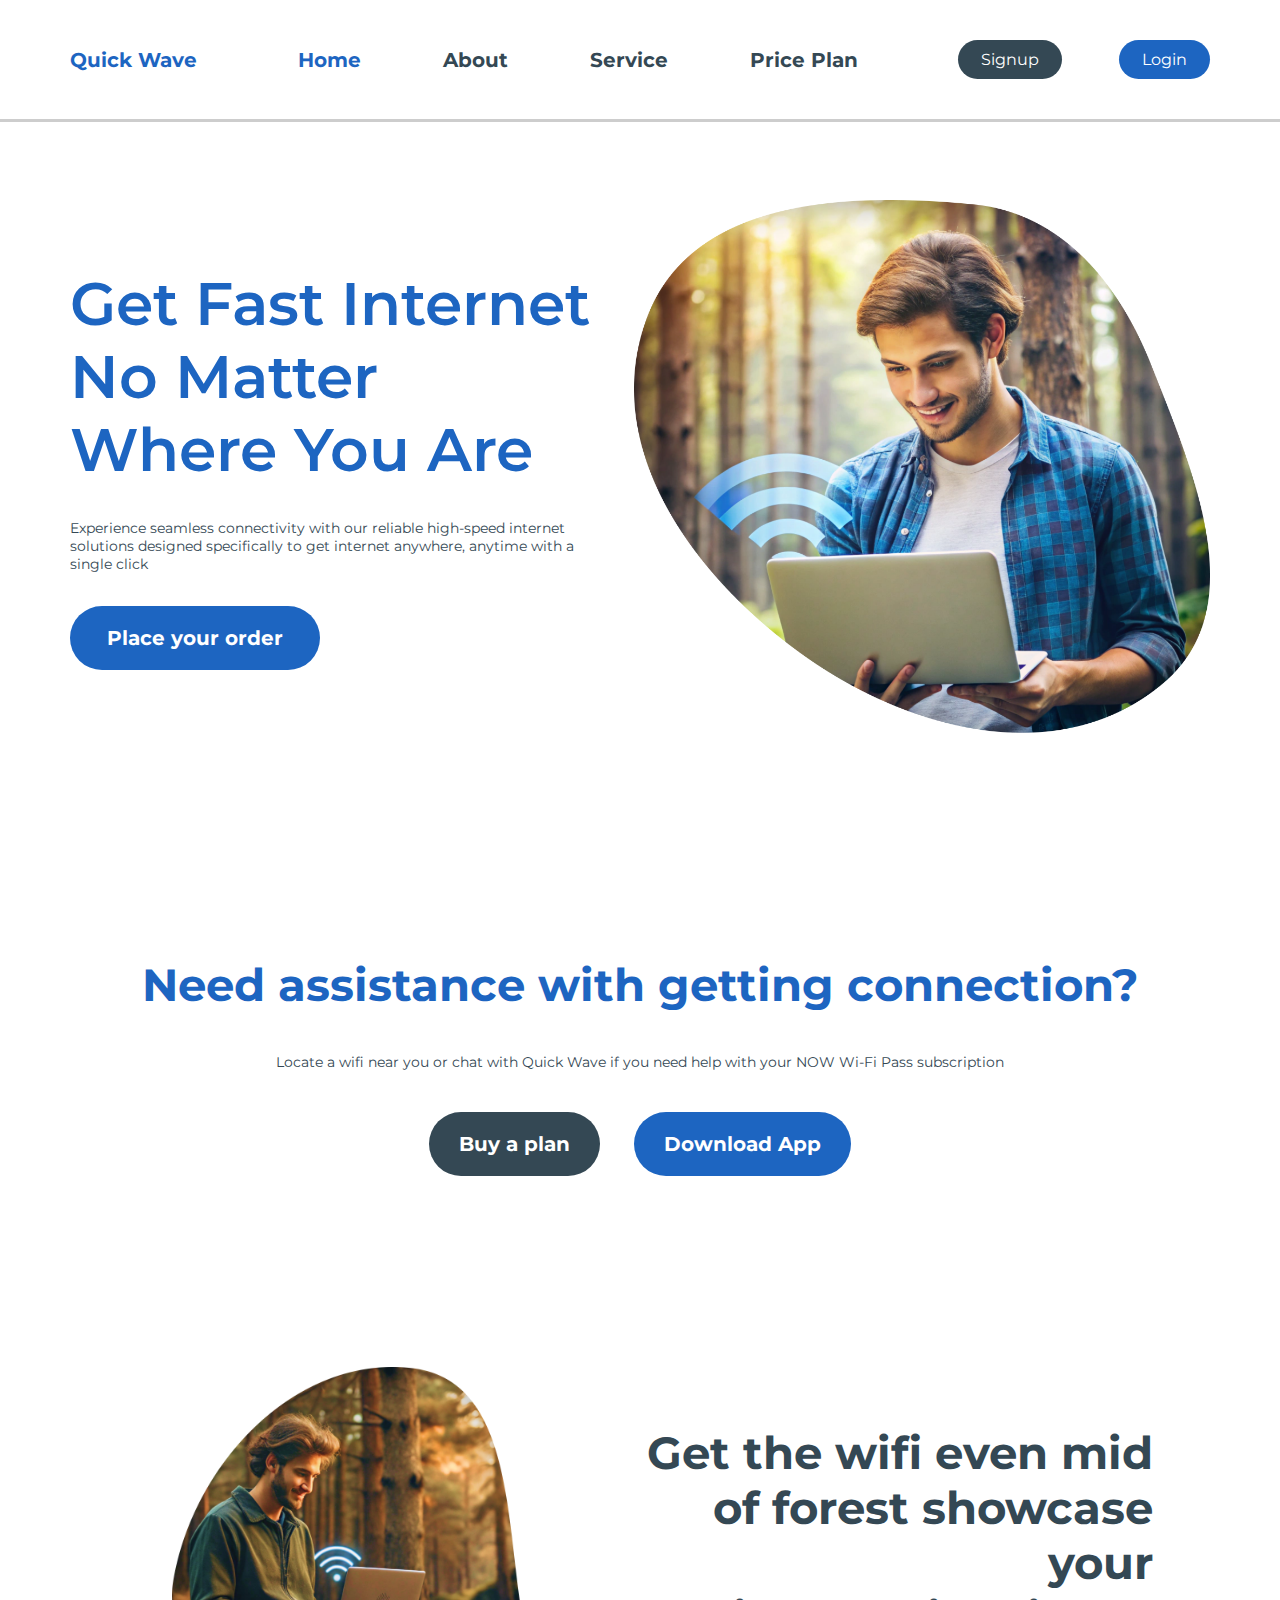
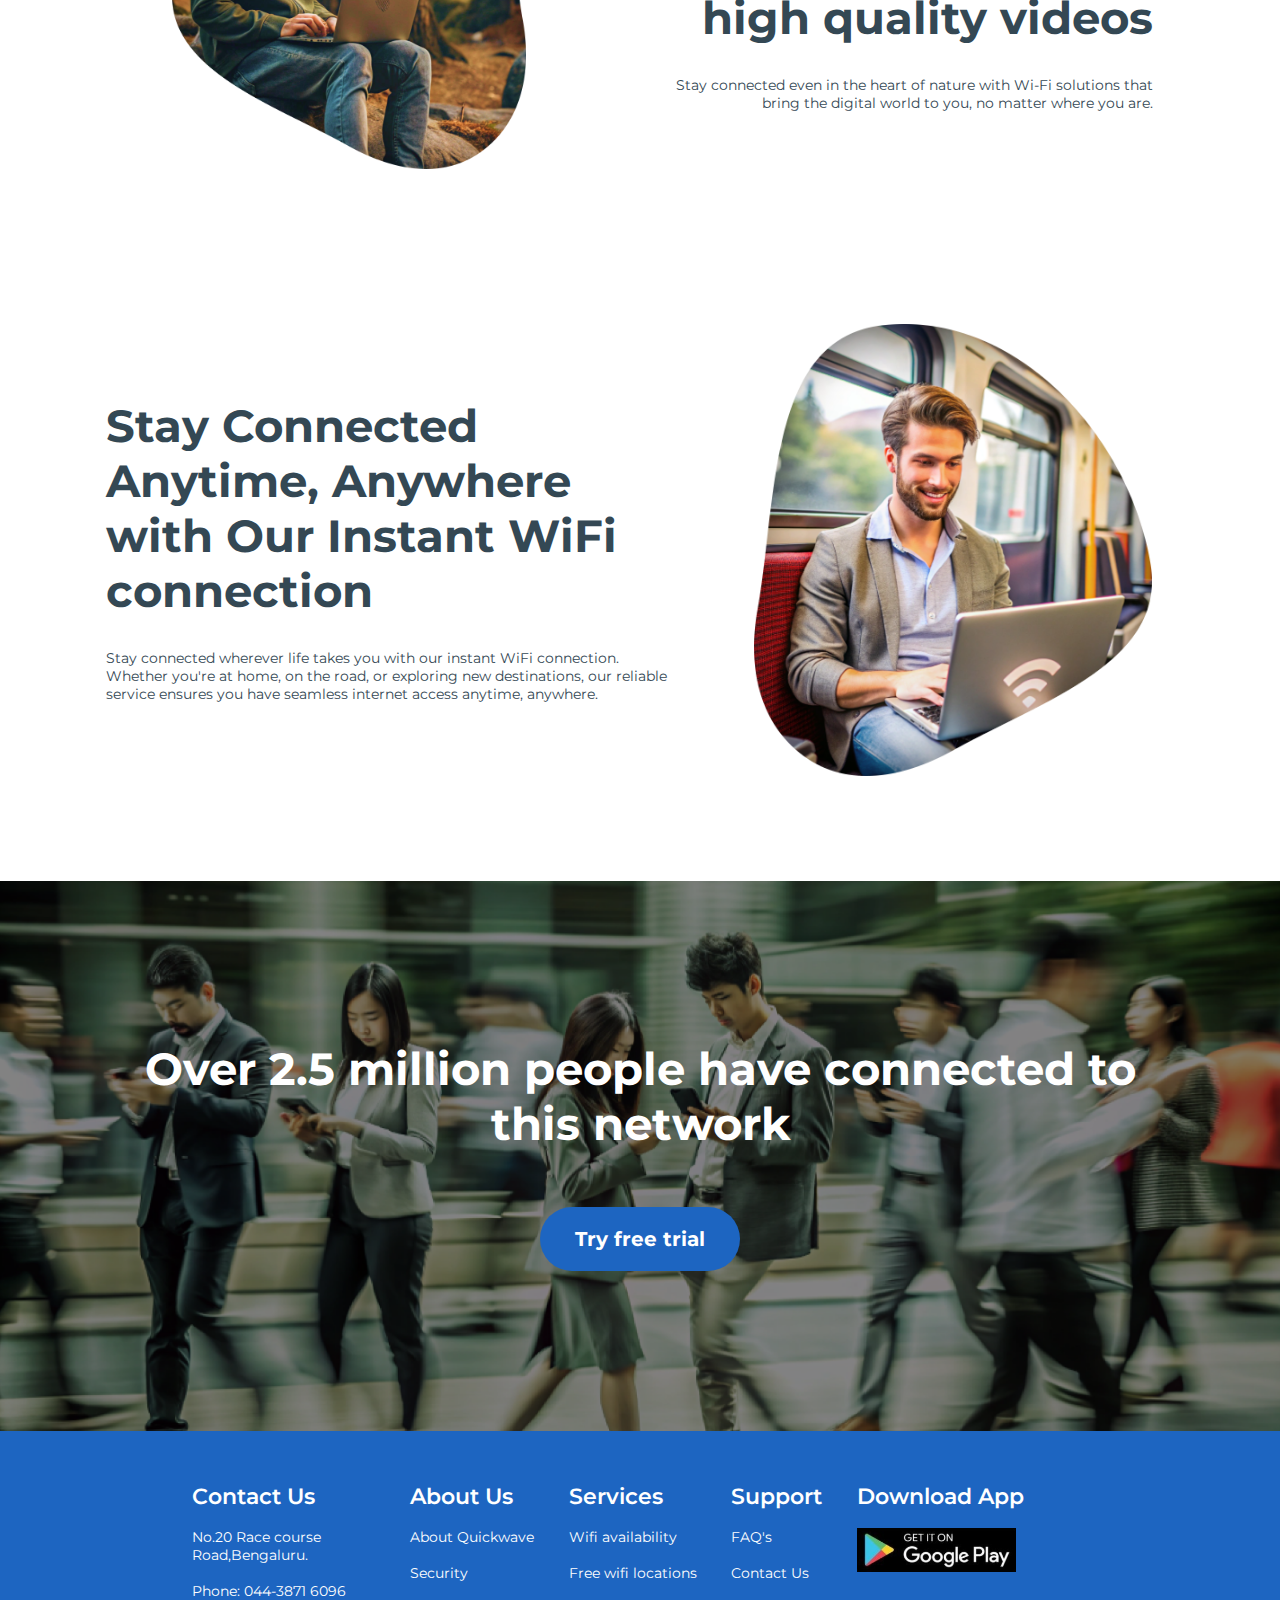
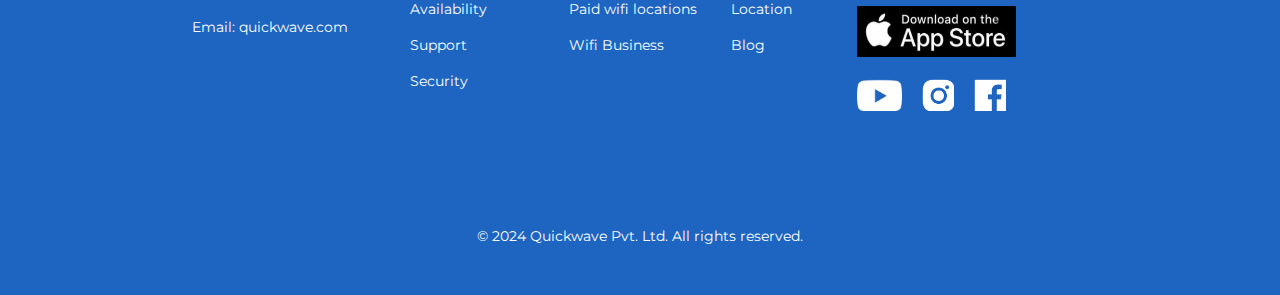
==== commit 93d40aa1: "latest" ====
--- a/index.html
+++ b/index.html
@@ -257,7 +257,7 @@
                     <h1 class="secondary-big teritory-color">Download App</h1>
                     <div class="application">
                         <a href="https://play.google.com/store/games?hl=en" target="blank"><img
-                            src="./images/Home/Footer/Play-store.png" alt="playstore"></a>
+                            src="./images/Home/Footer/play-store.png" alt="playstore"></a>
                     <a href="https://www.apple.com/in/app-store/" target="_blank"><img src="./images/Home/Footer/App-store.png"
                             alt="appstore"></a>
                     </div>
--- a/css/home.css
+++ b/css/home.css
@@ -397,7 +397,7 @@
 
 
     .section-one .total-container{
-        padding: 50px 0px;
+        padding: 50px 0px 0px 0px;
         height: auto;
         flex-direction: column-reverse;
         gap: 50px;
@@ -422,19 +422,19 @@
 
     .section-three{
         height: auto;
-        flex-direction: column;
+        flex-direction: column-reverse;
         gap: 50px;
         margin-bottom: 100px;
         margin-top: 80px;
     }
 
     .section-three .left-container{
+        width: 50%;
+        height: auto;
+    }
+
+    .section-three .right-container{
         width: 80%;
-        height: auto;
-    }
-
-    .section-three .right-container{
-        width: 70%;
         text-align: start;
         gap: 10px;
     }
@@ -448,7 +448,7 @@
         margin-top: 90px;
         margin-bottom: 100px;
         height: auto;
-        flex-direction: column-reverse;
+        flex-direction: column;
     }
     
     .section-four img{
@@ -456,7 +456,7 @@
     }
     .section-four .right-container{
         height: auto;
-        width: 60%;
+        width: 50%;
     }
 
     .section-four .left-container{
